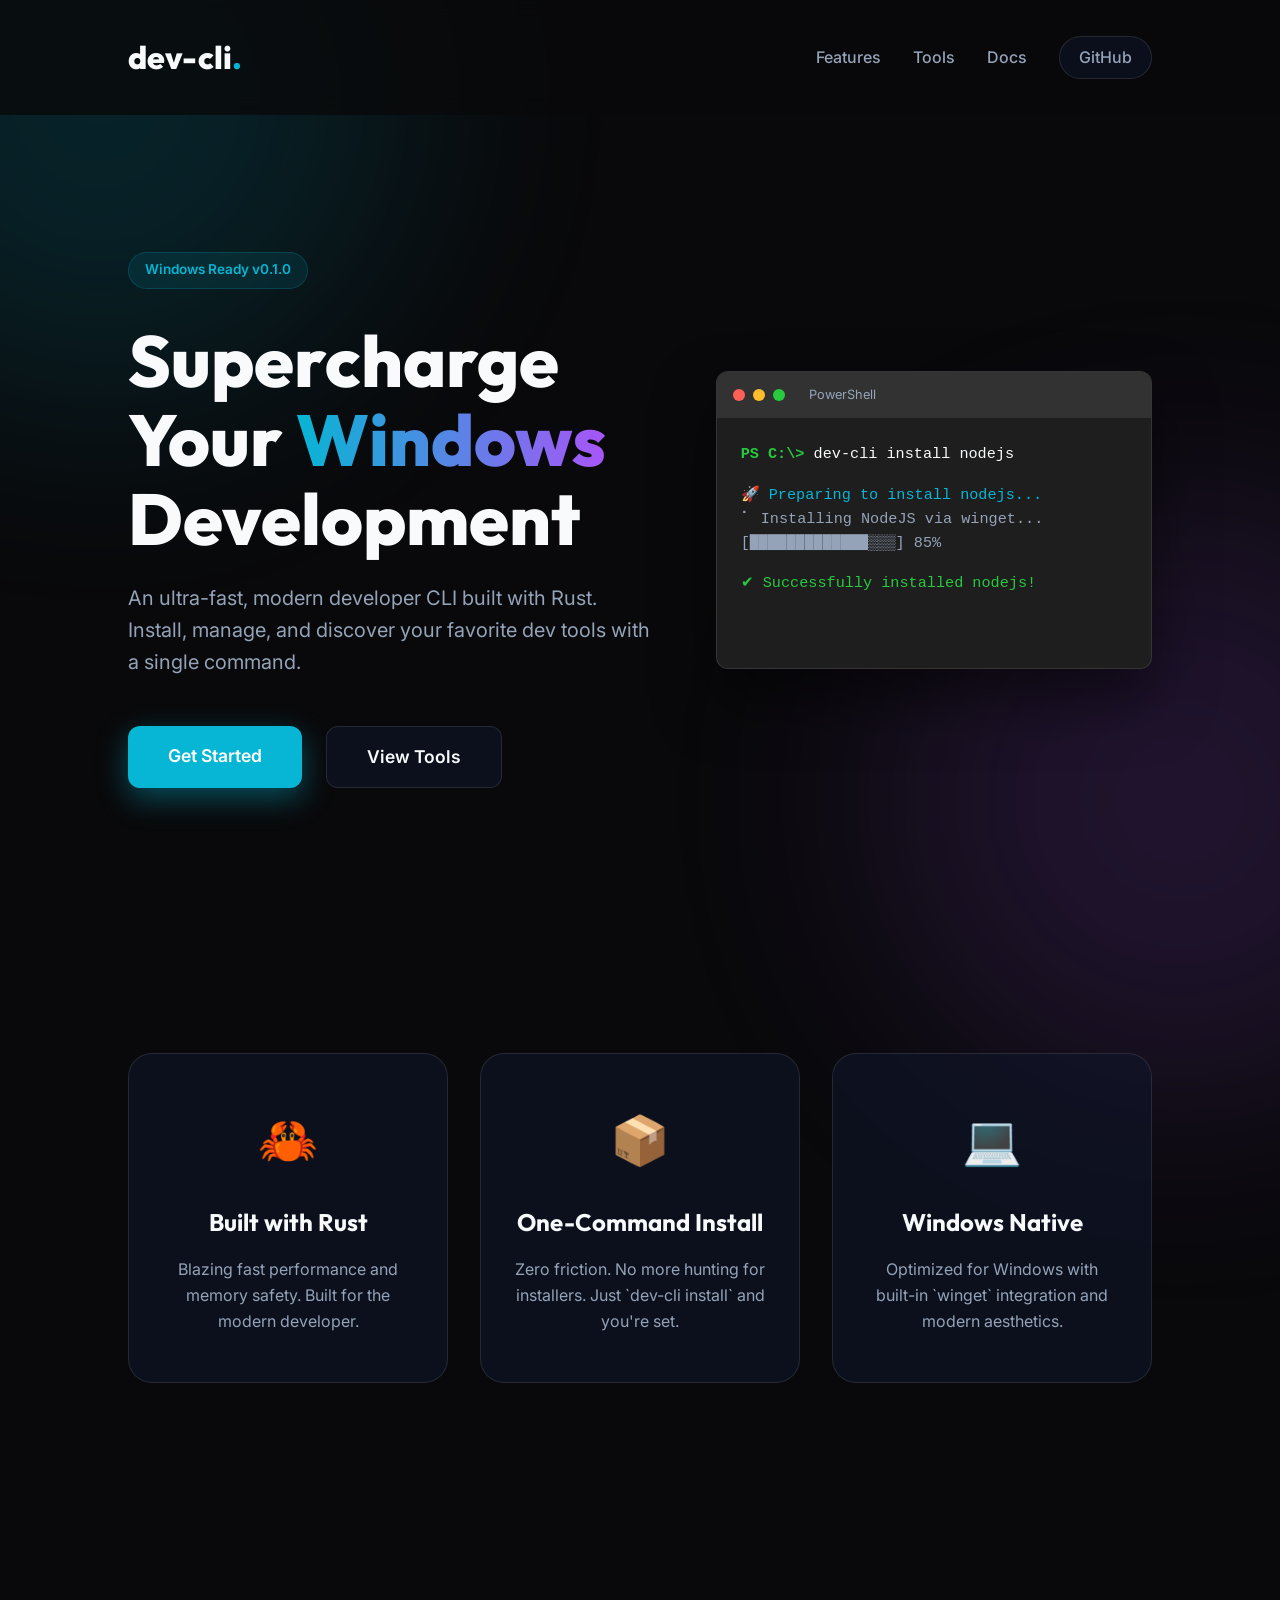
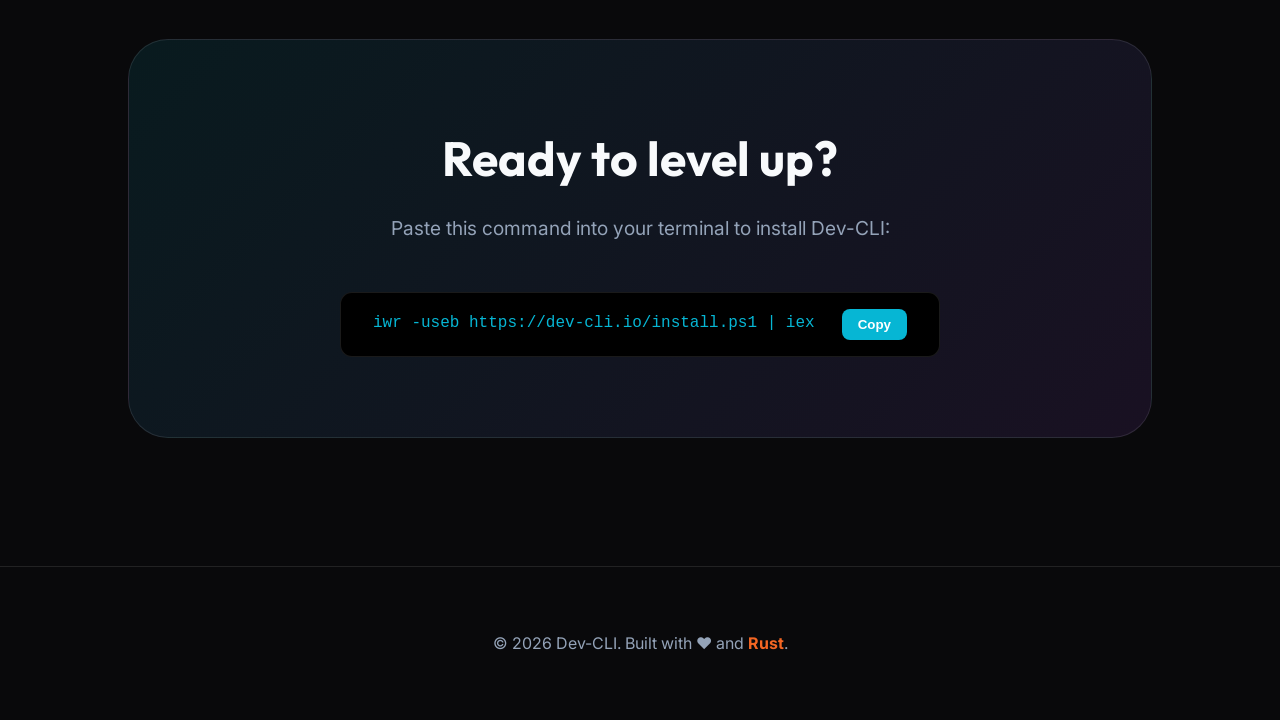
==== website/index.html @ 36b483c2 "feat: introduce initial dev-cli Rust project and its documentation website." ====
<!DOCTYPE html>
<html lang="en">
<head>
    <meta charset="UTF-8">
    <meta name="viewport" content="width=device-width, initial-scale=1.0">
    <title>Dev-CLI | The Modern Windows Tool Manager</title>
    <link rel="stylesheet" href="style.css">
    <link rel="preconnect" href="https://fonts.googleapis.com">
    <link rel="preconnect" href="https://fonts.gstatic.com" crossorigin>
    <link href="https://fonts.googleapis.com/css2?family=Outfit:wght@300;400;600;800&family=Inter:wght@400;500;700&display=swap" rel="stylesheet">
</head>
<body>
    <div class="background-blob blob-1"></div>
    <div class="background-blob blob-2"></div>
    
    <nav>
        <div class="logo">dev-cli<span>.</span></div>
        <div class="nav-links">
            <a href="#features">Features</a>
            <a href="tools.html">Tools</a>
            <a href="docs.html">Docs</a>
            <a href="https://github.com" class="github-btn">GitHub</a>
        </div>
    </nav>

    <main>
        <section class="hero">
            <div class="hero-content">
                <span class="badge">Windows Ready v0.1.0</span>
                <h1>Supercharge Your <span class="gradient-text">Windows</span> Development</h1>
                <p>An ultra-fast, modern developer CLI built with Rust. Install, manage, and discover your favorite dev tools with a single command.</p>
                
                <div class="cta-group">
                    <a href="docs.html#installation" class="btn primary">Get Started</a>
                    <a href="tools.html" class="btn secondary">View Tools</a>
                </div>
            </div>

            <div class="terminal-container">
                <div class="terminal-header">
                    <div class="dot red"></div>
                    <div class="dot yellow"></div>
                    <div class="dot green"></div>
                    <span class="terminal-title">PowerShell</span>
                </div>
                <div class="terminal-body" id="terminal">
                    <div class="line"><span class="prompt">PS C:\></span> <span class="command">dev-cli install nodejs</span></div>
                    <div class="line status">🚀 Preparing to install nodejs...</div>
                    <div class="line progress">⠁ Installing NodeJS via winget... [█████████████▒▒▒] 85%</div>
                    <div class="line success">✔ Successfully installed nodejs!</div>
                    <div class="line"><span class="prompt">PS C:\></span> <span class="cursor">|</span></div>
                </div>
            </div>
        </section>

        <section id="features" class="features">
            <div class="feature-card">
                <div class="icon">🦀</div>
                <h3>Built with Rust</h3>
                <p>Blazing fast performance and memory safety. Built for the modern developer.</p>
            </div>
            <div class="feature-card">
                <div class="icon">📦</div>
                <h3>One-Command Install</h3>
                <p>Zero friction. No more hunting for installers. Just `dev-cli install` and you're set.</p>
            </div>
            <div class="feature-card">
                <div class="icon">💻</div>
                <h3>Windows Native</h3>
                <p>Optimized for Windows with built-in `winget` integration and modern aesthetics.</p>
            </div>
        </section>

        <section id="install" class="install-section">
            <div class="install-box">
                <h2>Ready to level up?</h2>
                <p>Paste this command into your terminal to install Dev-CLI:</p>
                <div class="copy-box">
                    <code>iwr -useb https://dev-cli.io/install.ps1 | iex</code>
                    <button class="copy-btn">Copy</button>
                </div>
            </div>
        </section>
    </main>

    <footer>
        <p>&copy; 2026 Dev-CLI. Built with ❤️ and <span class="rust-color">Rust</span>.</p>
    </footer>

    <script src="script.js"></script>
</body>
</html>
---- website/style.css ----
:root {
    --bg: #09090b;
    --primary: #06b6d4;
    --primary-glow: rgba(6, 182, 212, 0.4);
    --secondary: #a855f7;
    --text: #f8fafc;
    --text-muted: #94a3b8;
    --border: rgba(255, 255, 255, 0.1);
    --glass: rgba(15, 23, 42, 0.6);
}

* {
    margin: 0;
    padding: 0;
    box-sizing: border-box;
}

body {
    background-color: var(--bg);
    color: var(--text);
    font-family: 'Inter', sans-serif;
    line-height: 1.6;
    overflow-x: hidden;
}

h1, h2, h3, .logo {
    font-family: 'Outfit', sans-serif;
}

/* Background Blobs */
.background-blob {
    position: fixed;
    width: 600px;
    height: 600px;
    border-radius: 50%;
    filter: blur(120px);
    z-index: -1;
    opacity: 0.15;
}

.blob-1 {
    top: -200px;
    left: -200px;
    background: var(--primary);
    animation: floating 20s infinite alternate;
}

.blob-2 {
    bottom: -200px;
    right: -200px;
    background: var(--secondary);
    animation: floating 25s infinite alternate-reverse;
}

@keyframes floating {
    0% { transform: translate(0, 0); }
    100% { transform: translate(100px, 100px); }
}

nav {
    display: flex;
    justify-content: space-between;
    align-items: center;
    padding: 2rem 10%;
    position: sticky;
    top: 0;
    background: rgba(9, 9, 11, 0.8);
    backdrop-filter: blur(10px);
    z-index: 1000;
}

.logo {
    font-size: 2rem;
    font-weight: 800;
    color: var(--text);
}

.logo span {
    color: var(--primary);
}

.nav-links {
    display: flex;
    gap: 2rem;
    align-items: center;
}

.nav-links a {
    color: var(--text-muted);
    text-decoration: none;
    font-weight: 500;
    transition: 0.3s;
}

.nav-links a:hover {
    color: var(--text);
}

.github-btn {
    padding: 0.5rem 1.2rem;
    border: 1px solid var(--border);
    border-radius: 50px;
    background: var(--glass);
}

/* Hero Section */
.hero {
    display: grid;
    grid-template-columns: 1.2fr 1fr;
    gap: 4rem;
    padding: 6rem 10%;
    align-items: center;
    min-height: 90vh;
}

.badge {
    display: inline-block;
    padding: 0.4rem 1rem;
    background: rgba(6, 182, 212, 0.1);
    color: var(--primary);
    border: 1px solid rgba(6, 182, 212, 0.2);
    border-radius: 50px;
    font-size: 0.85rem;
    font-weight: 600;
    margin-bottom: 2rem;
}

h1 {
    font-size: 4.5rem;
    font-weight: 800;
    line-height: 1.1;
    margin-bottom: 1.5rem;
}

.gradient-text {
    background: linear-gradient(to right, var(--primary), var(--secondary));
    -webkit-background-clip: text;
    background-clip: text;
    -webkit-text-fill-color: transparent;
}

.hero p {
    font-size: 1.25rem;
    color: var(--text-muted);
    margin-bottom: 3rem;
    max-width: 600px;
}

.cta-group {
    display: flex;
    gap: 1.5rem;
}

.btn {
    padding: 1rem 2.5rem;
    border-radius: 12px;
    text-decoration: none;
    font-weight: 600;
    font-size: 1.1rem;
    transition: 0.4s;
    text-align: center;
}

.btn.primary {
    background: var(--primary);
    color: white;
    box-shadow: 0 10px 30px var(--primary-glow);
}

.btn.primary:hover {
    transform: translateY(-5px);
    box-shadow: 0 15px 40px var(--primary-glow);
}

.btn.secondary {
    background: var(--glass);
    color: var(--text);
    border: 1px solid var(--border);
}

.btn.secondary:hover {
    background: rgba(255, 255, 255, 0.05);
}

/* Terminal Mockup */
.terminal-container {
    background: #1e1e1e;
    border-radius: 12px;
    overflow: hidden;
    box-shadow: 0 30px 60px rgba(0, 0, 0, 0.5);
    border: 1px solid var(--border);
}

.terminal-header {
    background: #323233;
    padding: 0.8rem 1rem;
    display: flex;
    align-items: center;
}

.dot {
    width: 12px;
    height: 12px;
    border-radius: 50%;
    margin-right: 8px;
}

.dot.red { background: #ff5f56; }
.dot.yellow { background: #ffbd2e; }
.dot.green { background: #27c93f; }

.terminal-title {
    margin-left: 1rem;
    font-size: 0.8rem;
    color: #94a3b8;
}

.terminal-body {
    padding: 1.5rem;
    font-family: 'Consolas', 'Monaco', monospace;
    font-size: 0.95rem;
    color: #d1d5db;
    min-height: 250px;
}

.prompt { color: #27c93f; font-weight: bold; }
.command { color: #f8fafc; }
.status { color: #06b6d4; margin-top: 1rem; }
.progress { color: #94a3b8; }
.success { color: #27c93f; margin-top: 1rem; }

.cursor {
    animation: blink 1s step-end infinite;
}

@keyframes blink {
    50% { opacity: 0; }
}

/* Features */
.features {
    display: grid;
    grid-template-columns: repeat(3, 1fr);
    gap: 2rem;
    padding: 8rem 10%;
}

.feature-card {
    background: var(--glass);
    padding: 3rem 2rem;
    border-radius: 24px;
    border: 1px solid var(--border);
    transition: 0.4s;
    text-align: center;
}

.feature-card:hover {
    transform: translateY(-10px);
    background: rgba(255, 255, 255, 0.03);
    border-color: var(--primary);
}

.feature-card .icon {
    font-size: 3rem;
    margin-bottom: 1.5rem;
}

.feature-card h3 {
    font-size: 1.5rem;
    margin-bottom: 1rem;
}

.feature-card p {
    color: var(--text-muted);
}

/* Install Box */
.install-section {
    padding: 8rem 10%;
    text-align: center;
}

.install-box {
    background: linear-gradient(135deg, rgba(6, 182, 212, 0.1), rgba(168, 85, 247, 0.1));
    padding: 5rem;
    border-radius: 40px;
    border: 1px solid var(--border);
}

.install-box h2 {
    font-size: 3rem;
    margin-bottom: 1rem;
}

.install-box p {
    font-size: 1.2rem;
    color: var(--text-muted);
    margin-bottom: 3rem;
}

.copy-box {
    background: #000;
    padding: 1rem 2rem;
    border-radius: 12px;
    display: flex;
    justify-content: space-between;
    align-items: center;
    max-width: 600px;
    margin: 0 auto;
    border: 1px solid var(--border);
}

.copy-box code {
    color: var(--primary);
    font-family: monospace;
    font-size: 1rem;
}

.copy-btn {
    background: var(--primary);
    color: white;
    border: none;
    padding: 0.5rem 1rem;
    border-radius: 8px;
    cursor: pointer;
    font-weight: bold;
}

footer {
    padding: 4rem 10%;
    text-align: center;
    border-top: 1px solid var(--border);
    color: var(--text-muted);
}

.rust-color { color: #f46623; font-weight: bold; }

@media (max-width: 1024px) {
    .hero {
        grid-template-columns: 1fr;
        padding-top: 2rem;
        text-align: center;
    }
    .hero p, .cta-group { margin-left: auto; margin-right: auto; justify-content: center; }
    h1 { font-size: 3.5rem; }
    .features { grid-template-columns: 1fr; }
}
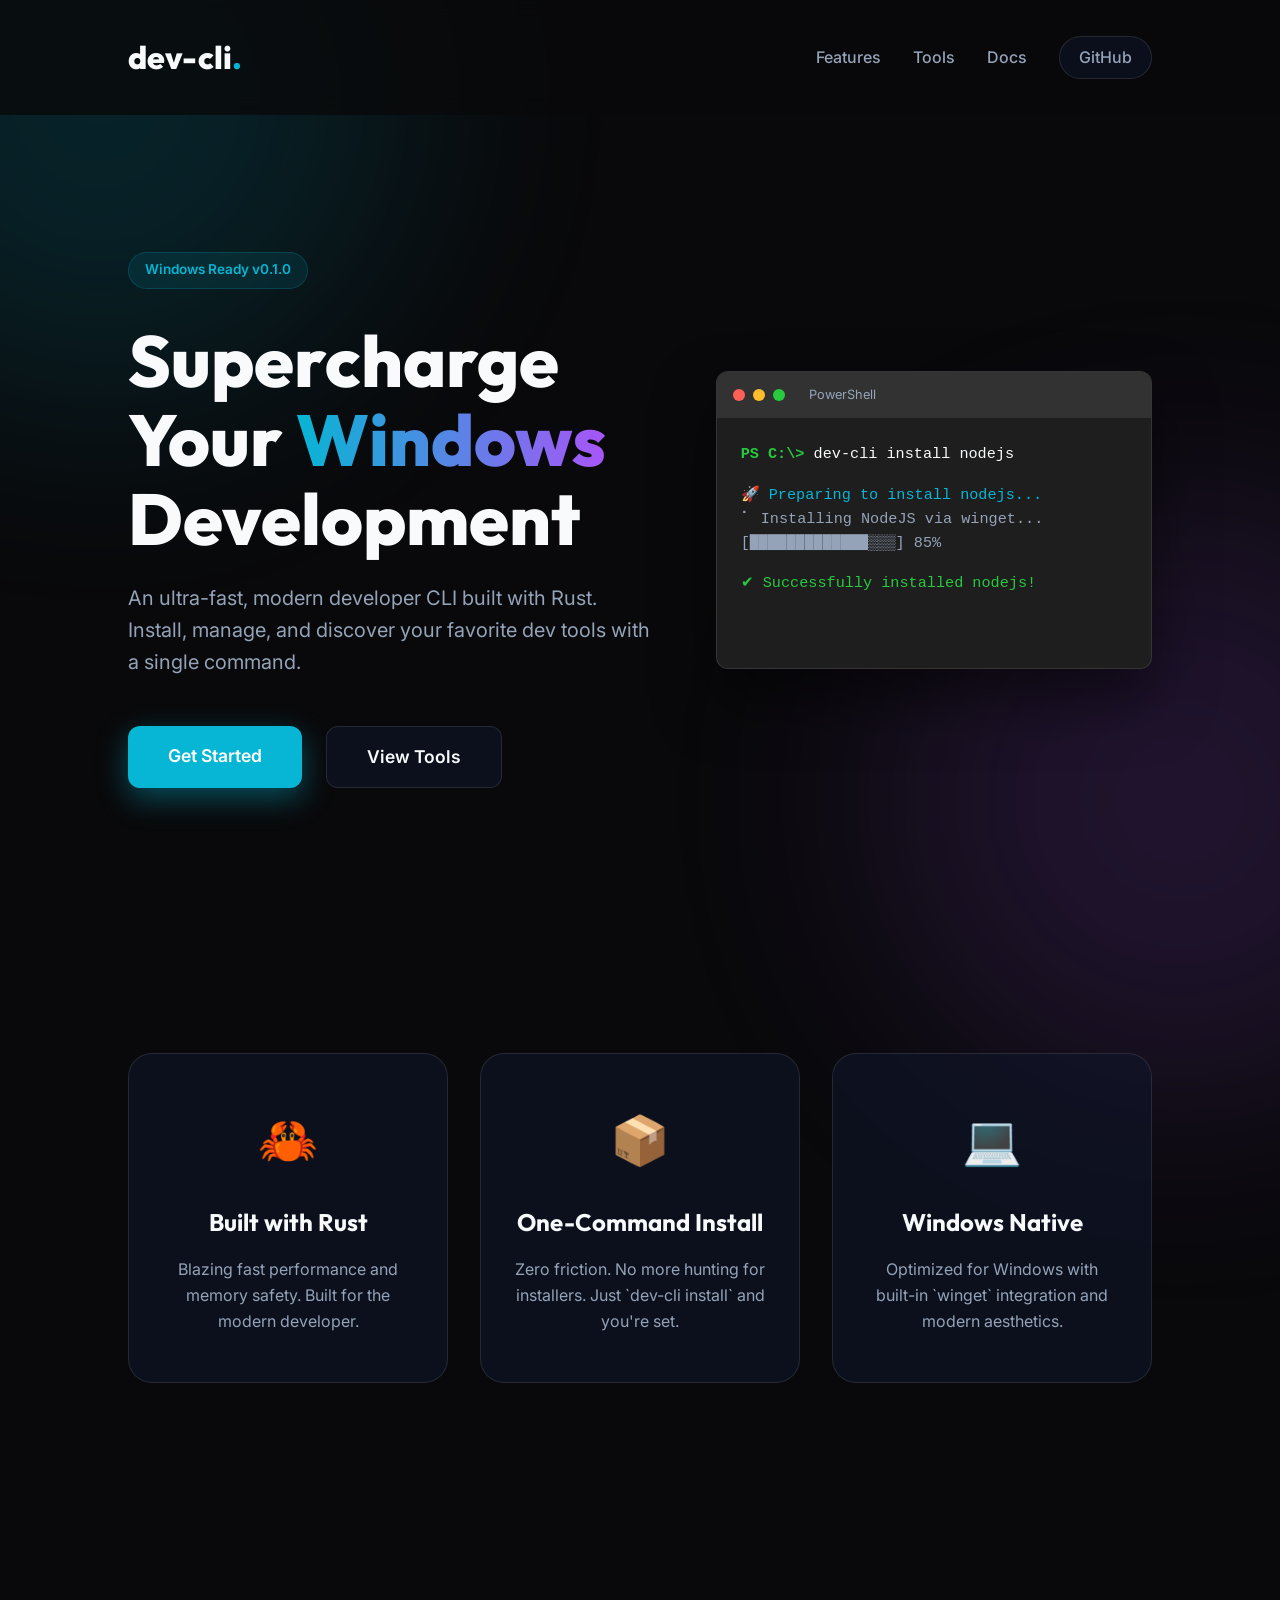
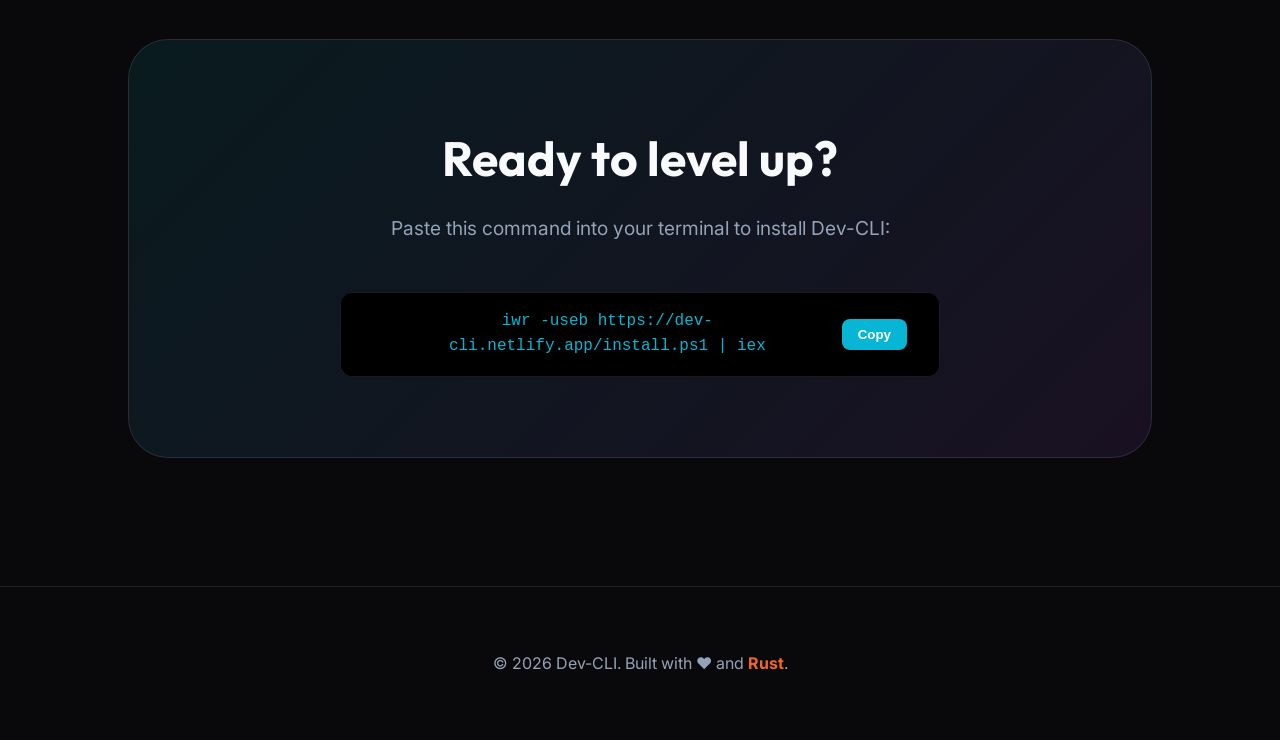
==== commit 411bf1e9: "feat: Add initial website with homepage, documentation, and tools pages." ====
--- a/website/index.html
+++ b/website/index.html
@@ -19,7 +19,7 @@
             <a href="#features">Features</a>
             <a href="tools.html">Tools</a>
             <a href="docs.html">Docs</a>
-            <a href="https://github.com" class="github-btn">GitHub</a>
+            <a href="https://github.com/drjoeycadieux/dev-cli" class="github-btn">GitHub</a>
         </div>
     </nav>
 
@@ -76,7 +76,7 @@
                 <h2>Ready to level up?</h2>
                 <p>Paste this command into your terminal to install Dev-CLI:</p>
                 <div class="copy-box">
-                    <code>iwr -useb https://dev-cli.io/install.ps1 | iex</code>
+                    <code>iwr -useb https://dev-cli.netlify.app/install.ps1 | iex</code>
                     <button class="copy-btn">Copy</button>
                 </div>
             </div>
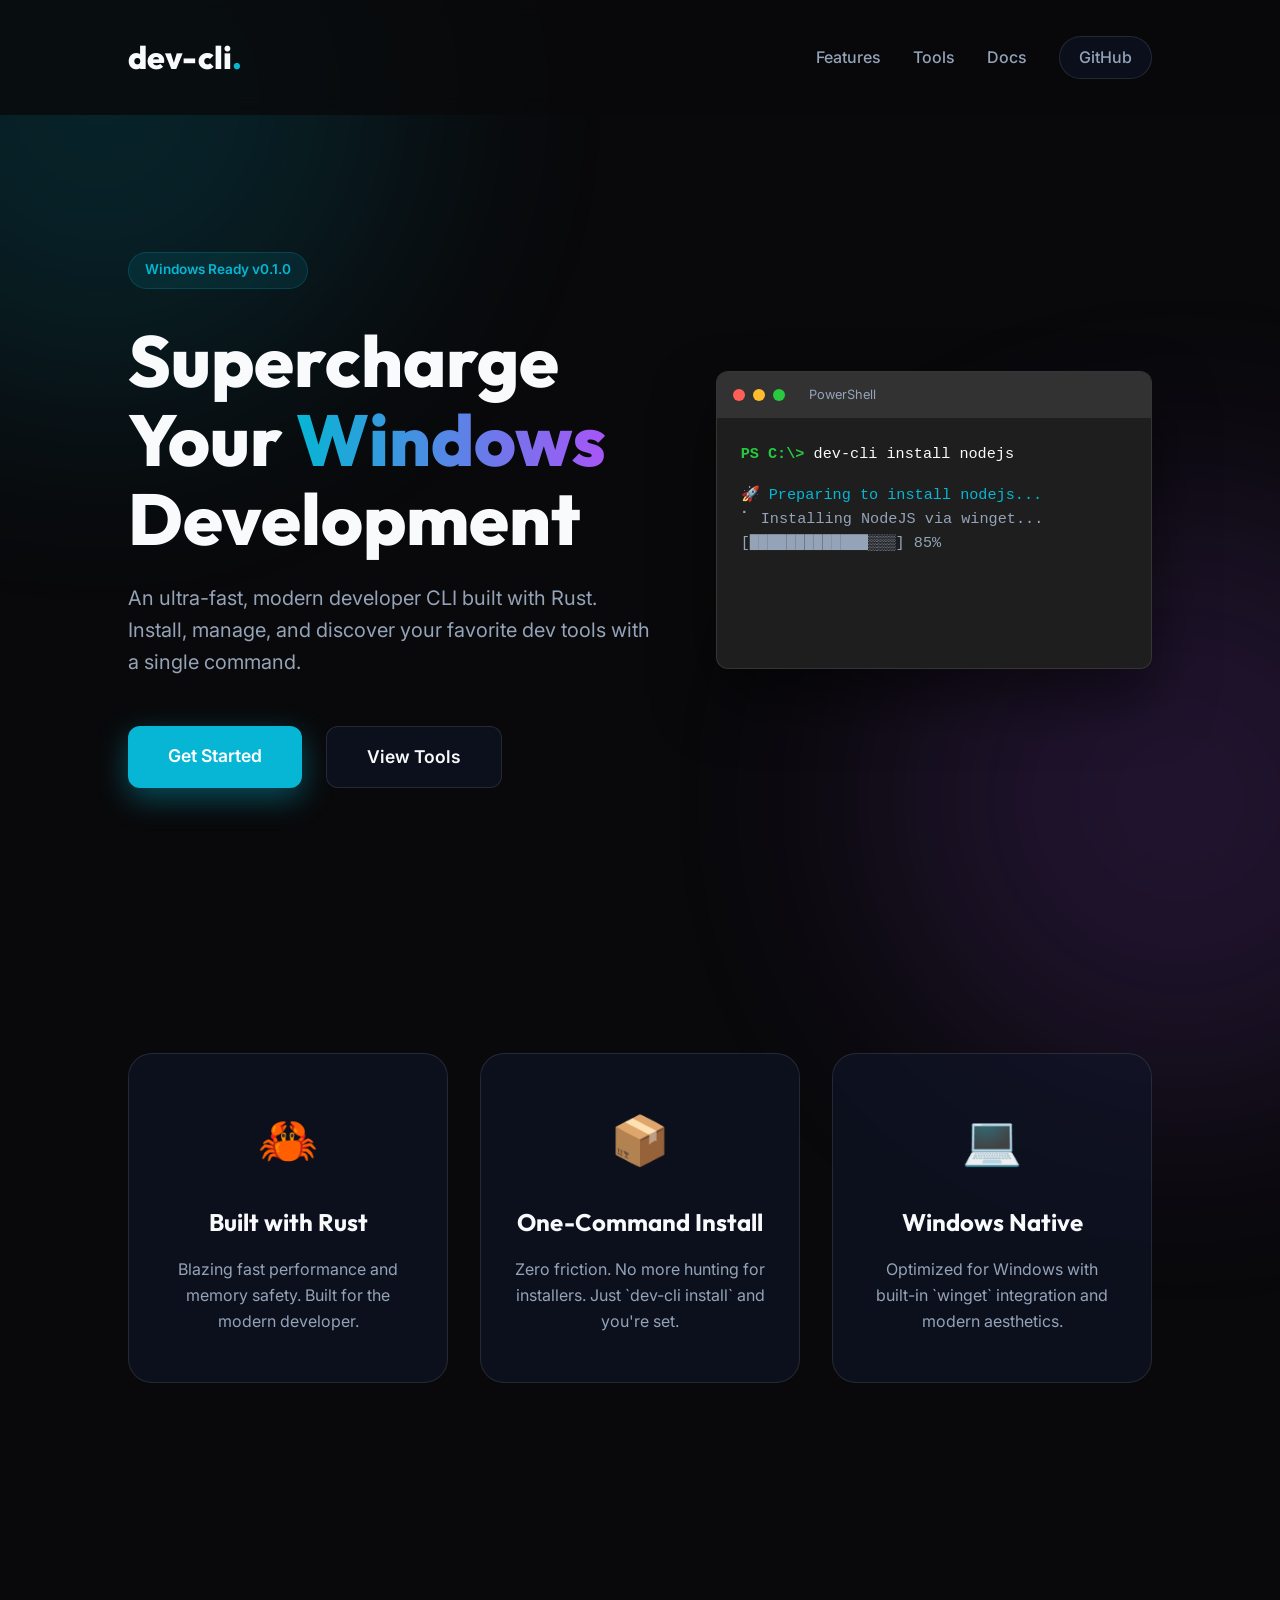
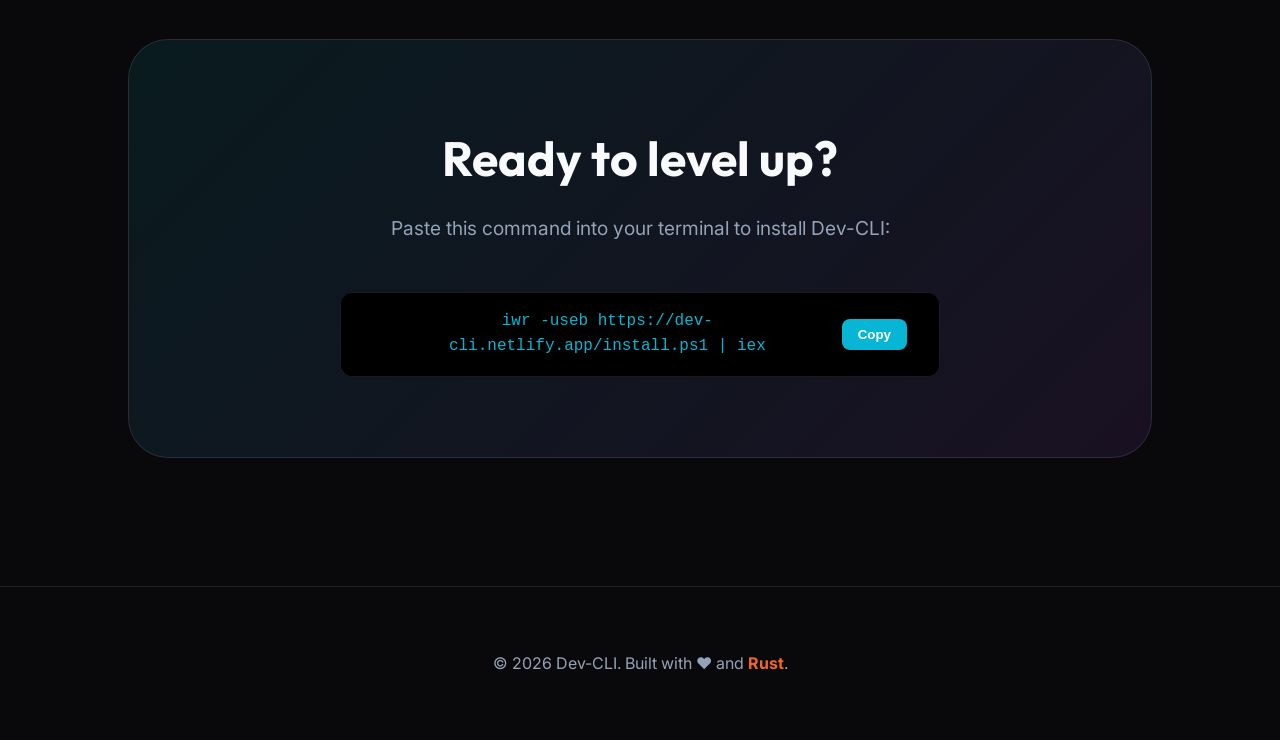
==== commit bc8dbcf7: "feat: Add initial dev-cli website with home, tools, and documentation pages." ====
--- a/website/index.html
+++ b/website/index.html
@@ -21,6 +21,9 @@
             <a href="docs.html">Docs</a>
             <a href="https://github.com/drjoeycadieux/dev-cli" class="github-btn">GitHub</a>
         </div>
+        <button class="mobile-menu-btn" aria-label="Toggle menu">
+            <div class="hamburger"></div>
+        </button>
     </nav>
 
     <main>
--- a/website/style.css
+++ b/website/style.css
@@ -338,10 +338,106 @@
 @media (max-width: 1024px) {
     .hero {
         grid-template-columns: 1fr;
-        padding-top: 2rem;
+        padding: 4rem 5%;
         text-align: center;
+        gap: 2rem;
     }
-    .hero p, .cta-group { margin-left: auto; margin-right: auto; justify-content: center; }
-    h1 { font-size: 3.5rem; }
-    .features { grid-template-columns: 1fr; }
-}
+    .hero-content { order: 1; }
+    .terminal-container {
+        order: 2;
+        width: 100%;
+        max-width: 500px;
+        margin: 0 auto;
+    }
+    h1 { font-size: 3rem; }
+    .features { grid-template-columns: 1fr; padding: 4rem 5%; }
+}
+
+@media (max-width: 768px) {
+    nav { padding: 1rem 5%; }
+    .nav-links { display: none; }
+    .mobile-menu-btn { display: block; }
+    
+    .nav-links.active {
+        display: flex;
+        flex-direction: column;
+        position: absolute;
+        top: 100%;
+        left: 0;
+        right: 0;
+        background: var(--bg);
+        padding: 2rem;
+        border-bottom: 1px solid var(--border);
+        gap: 1.5rem;
+        backdrop-filter: blur(20px);
+    }
+
+    .logo { white-space: nowrap; }
+    h1 { font-size: 2.5rem; }
+    .hero p { font-size: 1.1rem; }
+    .cta-group { flex-direction: column; }
+    .btn { width: 100%; }
+    
+    .docs-container {
+        grid-template-columns: 1fr;
+        padding: 2rem 5%;
+        gap: 2rem;
+    }
+    .docs-sidebar {
+        position: static;
+        width: 100%;
+        overflow-x: auto;
+        padding-bottom: 1rem;
+        border-bottom: 1px solid var(--border);
+        margin-bottom: 2rem;
+    }
+    .docs-sidebar ul { display: flex; gap: 1.5rem; white-space: nowrap; }
+    .docs-sidebar li { margin-bottom: 0; }
+
+    .install-box { padding: 3rem 1.5rem; }
+    .copy-box { flex-direction: column; gap: 1rem; }
+    .copy-box code { font-size: 0.8rem; word-break: break-all; }
+}
+
+/* Hamburger Icon Styles */
+.mobile-menu-btn {
+    display: none;
+    background: none;
+    border: none;
+    padding: 10px;
+    cursor: pointer;
+    z-index: 1001;
+    width: 44px; /* Minimum touch target */
+    height: 44px;
+    align-items: center;
+    justify-content: center;
+}
+
+.hamburger {
+    width: 24px;
+    height: 2px;
+    background: var(--text);
+    position: relative;
+    transition: 0.3s;
+}
+
+.hamburger::before, .hamburger::after {
+    content: '';
+    position: absolute;
+    width: 24px;
+    height: 2px;
+    background: var(--text);
+    left: 0;
+    transition: 0.3s;
+}
+
+.hamburger::before { top: -8px; }
+.hamburger::after { bottom: -8px; }
+
+.mobile-menu-btn.active .hamburger { background: transparent; }
+.mobile-menu-btn.active .hamburger::before { transform: rotate(45deg); top: 0; }
+.mobile-menu-btn.active .hamburger::after { transform: rotate(-45deg); bottom: 0; }
+
+@media (max-width: 768px) {
+    .mobile-menu-btn { display: flex; }
+}
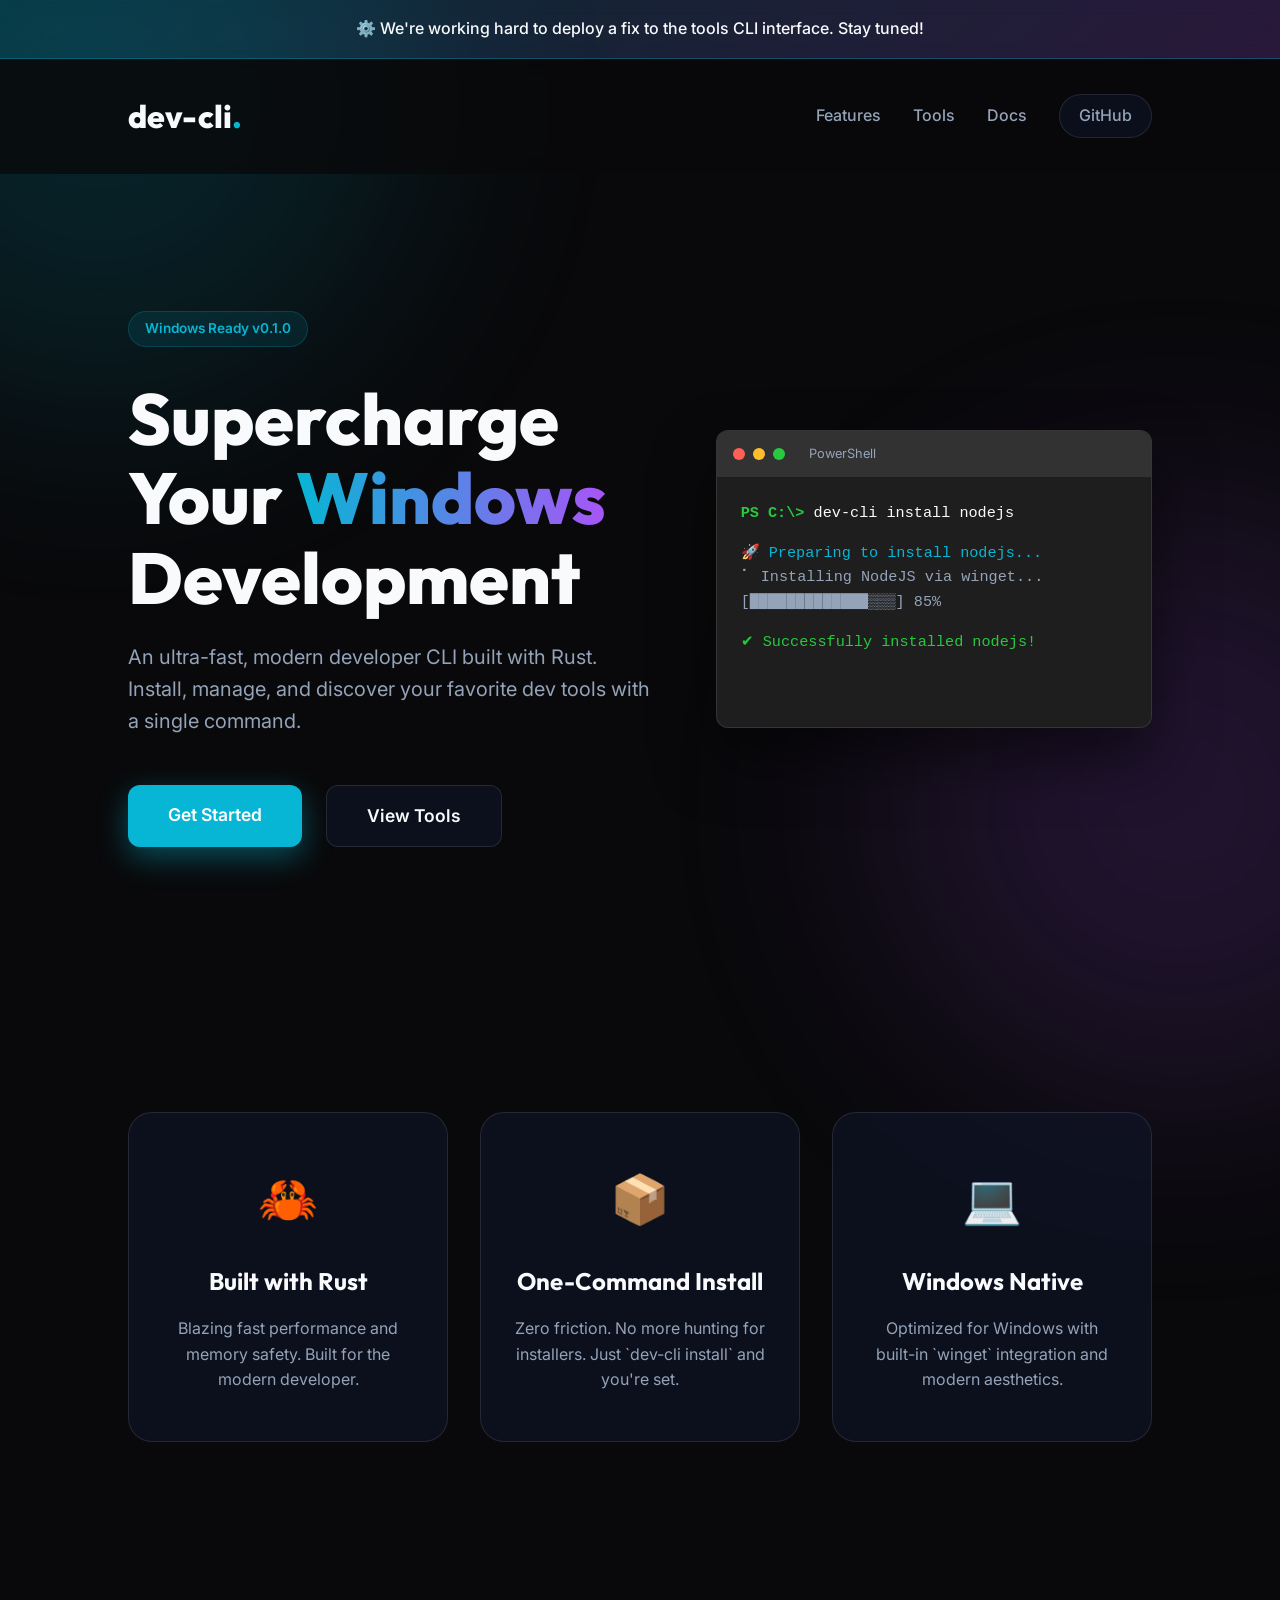
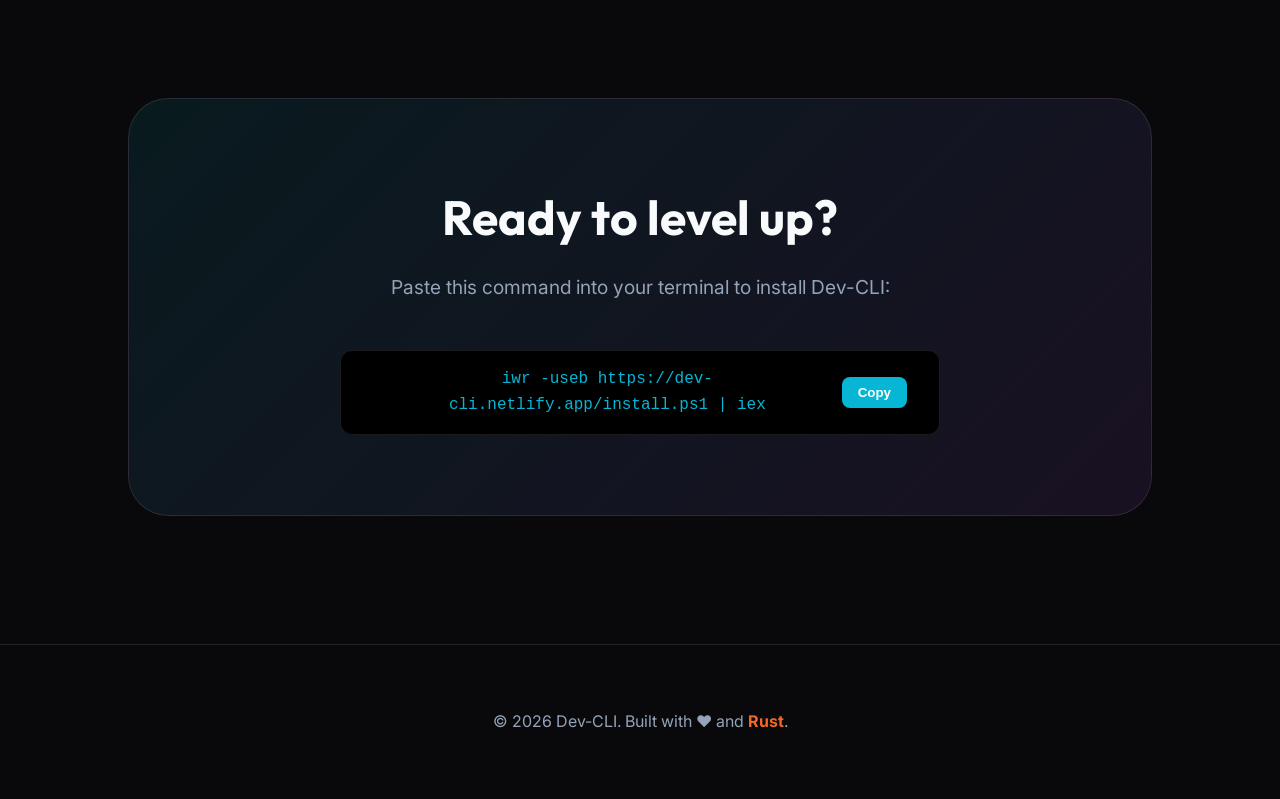
==== commit 7fa742ab: "feat: Add announcement banner to website for tool CLI interface updates" ====
--- a/website/index.html
+++ b/website/index.html
@@ -12,6 +12,10 @@
 <body>
     <div class="background-blob blob-1"></div>
     <div class="background-blob blob-2"></div>
+    
+    <div class="announcement-banner">
+        <p>⚙️ We're working hard to deploy a fix to the tools CLI interface. Stay tuned!</p>
+    </div>
     
     <nav>
         <div class="logo">dev-cli<span>.</span></div>
--- a/website/style.css
+++ b/website/style.css
@@ -55,6 +55,25 @@
 @keyframes floating {
     0% { transform: translate(0, 0); }
     100% { transform: translate(100px, 100px); }
+}
+
+/* Announcement Banner */
+.announcement-banner {
+    background: linear-gradient(135deg, rgba(6, 182, 212, 0.2), rgba(168, 85, 247, 0.2));
+    border-bottom: 1px solid rgba(6, 182, 212, 0.3);
+    padding: 1rem;
+    text-align: center;
+    position: sticky;
+    top: 0;
+    z-index: 1001;
+    backdrop-filter: blur(10px);
+}
+
+.announcement-banner p {
+    margin: 0;
+    color: var(--text);
+    font-weight: 500;
+    font-size: 1rem;
 }
 
 nav {
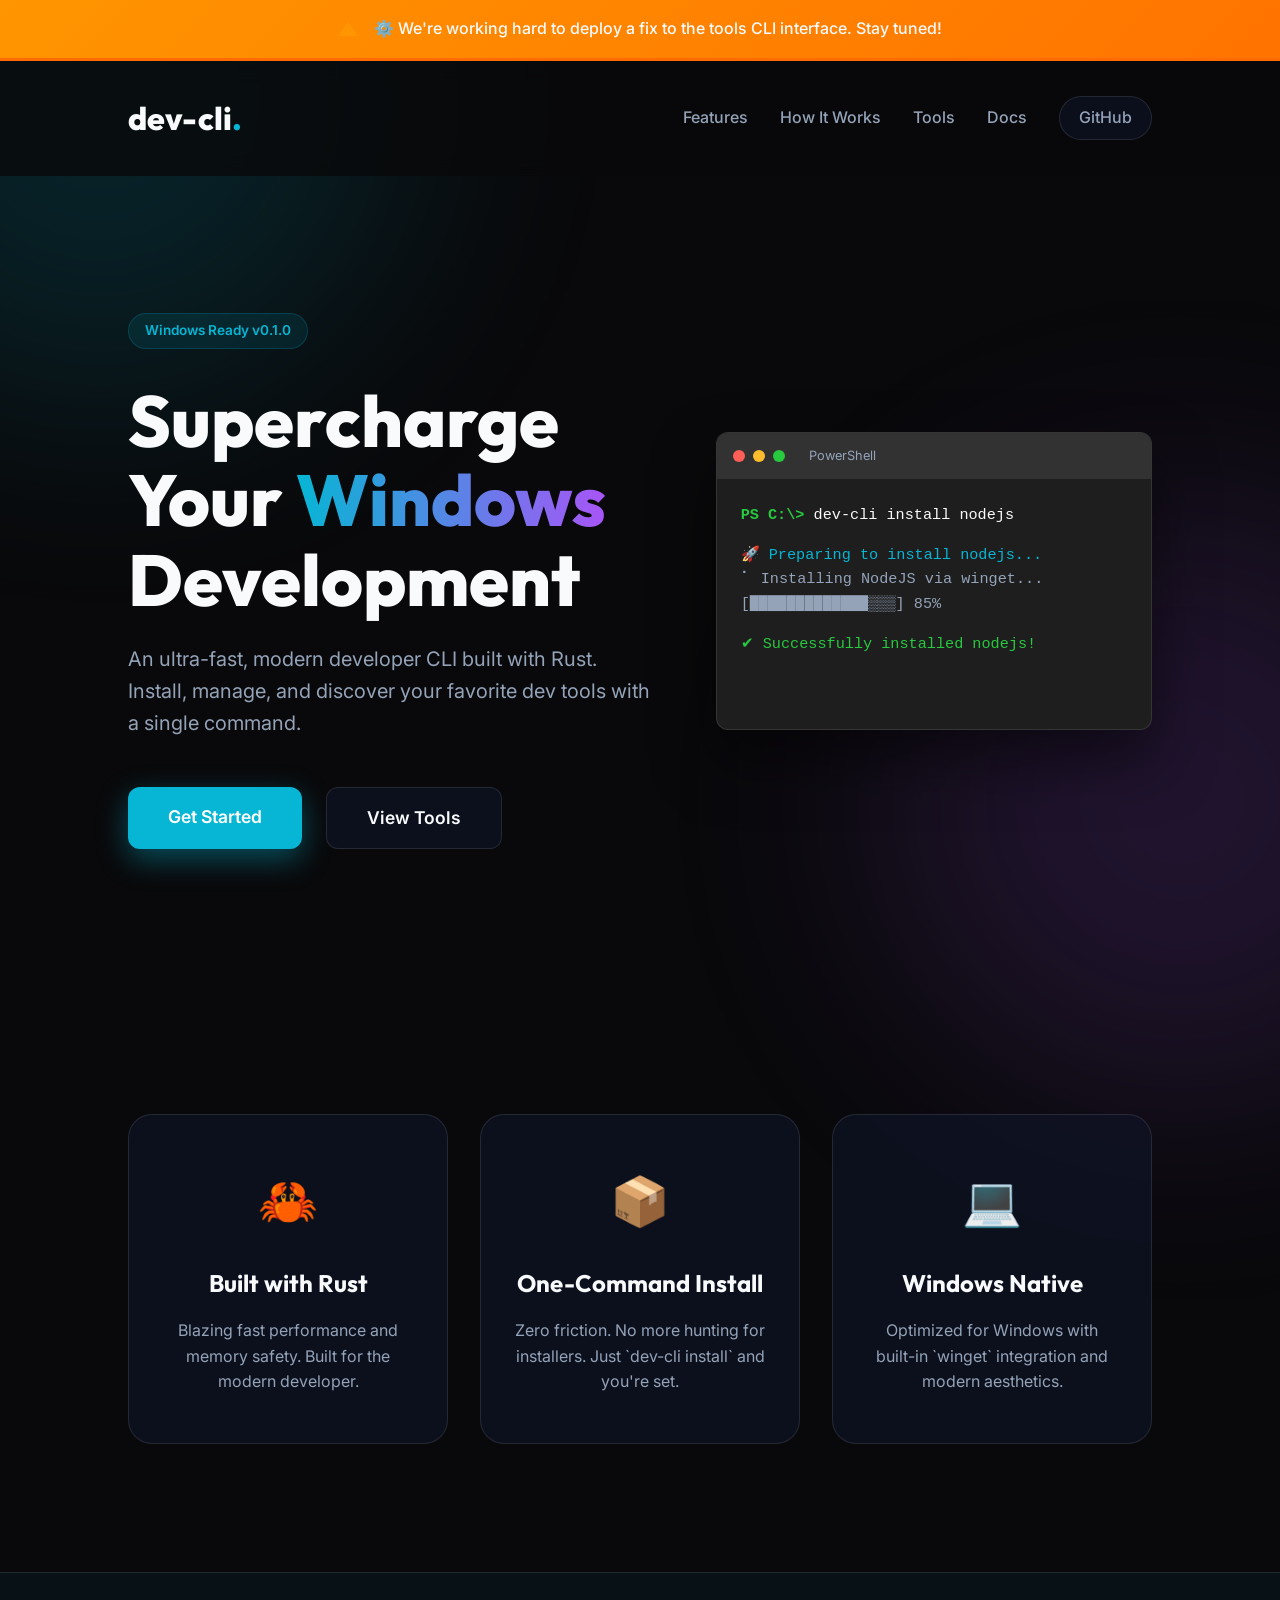
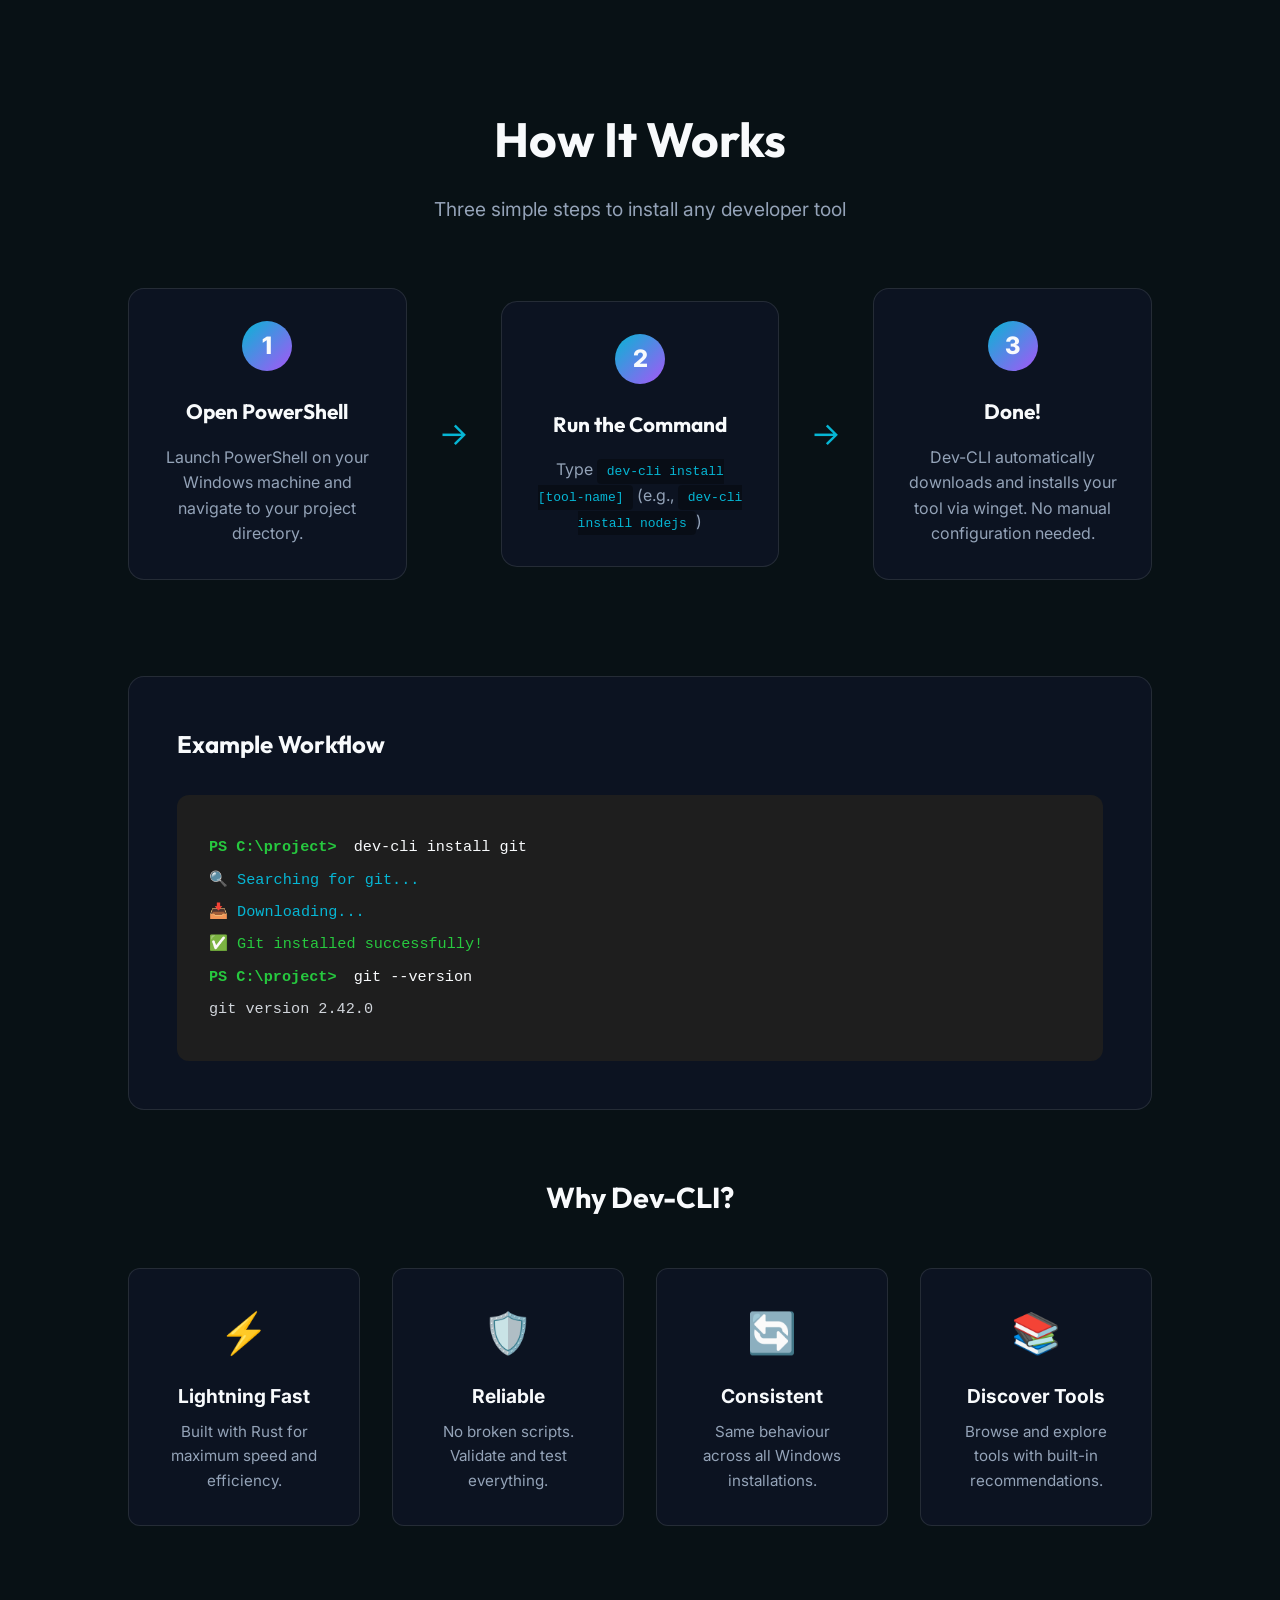
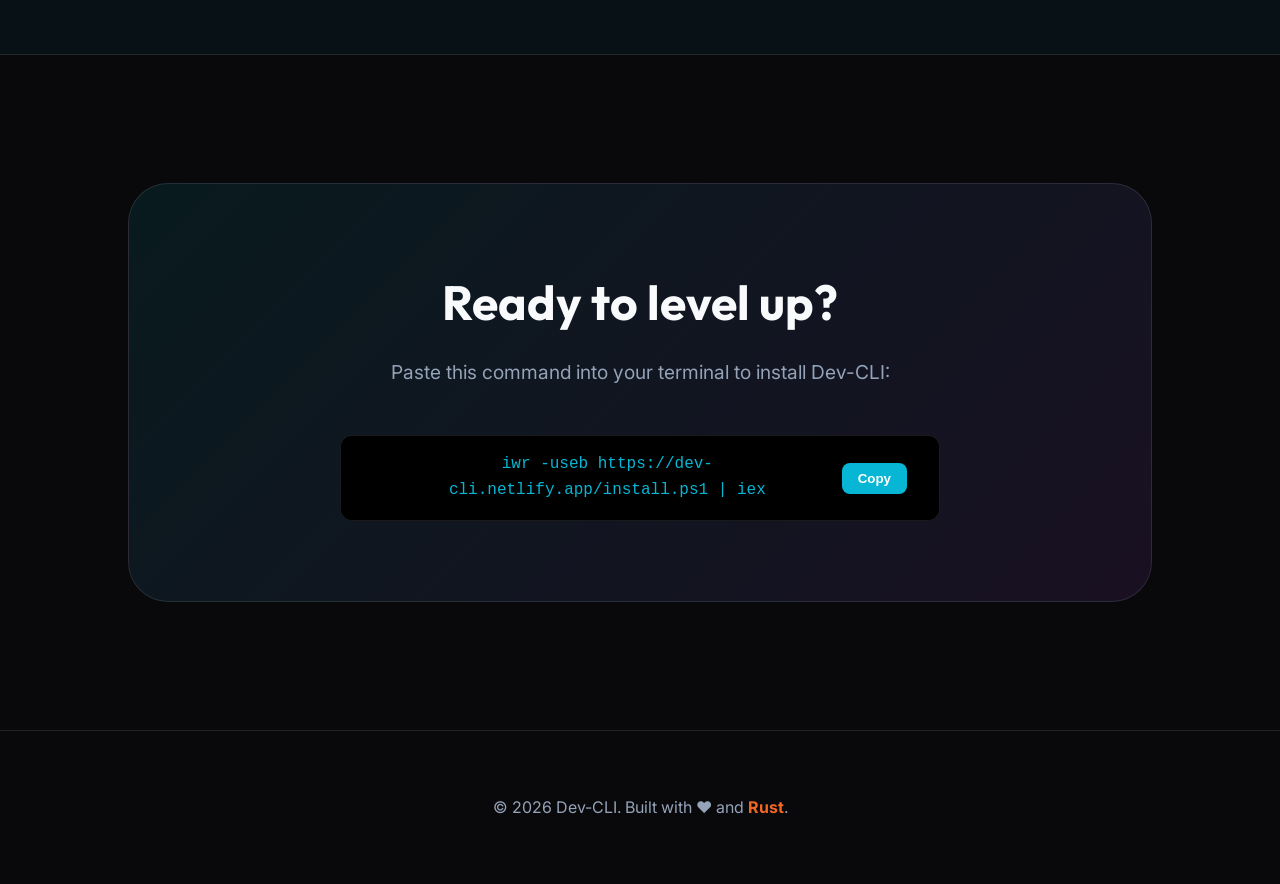
==== commit e7547e44: "feat: Add "How It Works" section with installation steps and workflow examples to the website" ====
--- a/website/index.html
+++ b/website/index.html
@@ -21,6 +21,7 @@
         <div class="logo">dev-cli<span>.</span></div>
         <div class="nav-links">
             <a href="#features">Features</a>
+            <a href="#how-it-works">How It Works</a>
             <a href="tools.html">Tools</a>
             <a href="docs.html">Docs</a>
             <a href="https://github.com/drjoeycadieux/dev-cli" class="github-btn">GitHub</a>
@@ -78,6 +79,79 @@
             </div>
         </section>
 
+        <section id="how-it-works" class="how-it-works">
+            <h2>How It Works</h2>
+            <p class="section-subtitle">Three simple steps to install any developer tool</p>
+            
+            <div class="steps-container">
+                <div class="step">
+                    <div class="step-number">1</div>
+                    <h3>Open PowerShell</h3>
+                    <p>Launch PowerShell on your Windows machine and navigate to your project directory.</p>
+                </div>
+                
+                <div class="step-arrow">→</div>
+                
+                <div class="step">
+                    <div class="step-number">2</div>
+                    <h3>Run the Command</h3>
+                    <p>Type <code>dev-cli install [tool-name]</code> (e.g., <code>dev-cli install nodejs</code>)</p>
+                </div>
+                
+                <div class="step-arrow">→</div>
+                
+                <div class="step">
+                    <div class="step-number">3</div>
+                    <h3>Done!</h3>
+                    <p>Dev-CLI automatically downloads and installs your tool via winget. No manual configuration needed.</p>
+                </div>
+            </div>
+
+            <div class="workflow-example">
+                <h3>Example Workflow</h3>
+                <div class="code-block">
+                    <div class="code-line">
+                        <span class="prompt">PS C:\project></span>
+                        <span class="command">dev-cli install git</span>
+                    </div>
+                    <div class="code-line status">🔍 Searching for git...</div>
+                    <div class="code-line status">📥 Downloading...</div>
+                    <div class="code-line success">✅ Git installed successfully!</div>
+                    <div class="code-line">
+                        <span class="prompt">PS C:\project></span>
+                        <span class="command">git --version</span>
+                    </div>
+                    <div class="code-line">git version 2.42.0</div>
+                </div>
+            </div>
+
+            <div class="features-workflow">
+                <h3>Why Dev-CLI?</h3>
+                <div class="workflow-features">
+                    <div class="workflow-feature">
+                        <span class="workflow-icon">⚡</span>
+                        <h4>Lightning Fast</h4>
+                        <p>Built with Rust for maximum speed and efficiency.</p>
+                    </div>
+                    <div class="workflow-feature">
+                        <span class="workflow-icon">🛡️</span>
+                        <h4>Reliable</h4>
+                        <p>No broken scripts. Validate and test everything.</p>
+                    </div>
+                    <div class="workflow-feature">
+                        <span class="workflow-icon">🔄</span>
+                        <h4>Consistent</h4>
+                        <p>Same behaviour across all Windows installations.</p>
+                    </div>
+                    <div class="workflow-feature">
+                        <span class="workflow-icon">📚</span>
+                        <h4>Discover Tools</h4>
+                        <p>Browse and explore tools with built-in recommendations.</p>
+                    </div>
+                </div>
+            </div>
+        </section>
+
         <section id="install" class="install-section">
             <div class="install-box">
                 <h2>Ready to level up?</h2>
--- a/website/style.css
+++ b/website/style.css
@@ -59,14 +59,28 @@
 
 /* Announcement Banner */
 .announcement-banner {
-    background: linear-gradient(135deg, rgba(6, 182, 212, 0.2), rgba(168, 85, 247, 0.2));
-    border-bottom: 1px solid rgba(6, 182, 212, 0.3);
+    background: linear-gradient(135deg, #ff9500, #ff7300);
+    border-bottom: 3px solid #ff6b00;
     padding: 1rem;
     text-align: center;
     position: sticky;
     top: 0;
     z-index: 1001;
     backdrop-filter: blur(10px);
+    display: flex;
+    align-items: center;
+    justify-content: center;
+    gap: 1rem;
+}
+
+.announcement-banner::before {
+    content: '';
+    width: 0;
+    height: 0;
+    border-left: 10px solid transparent;
+    border-right: 10px solid transparent;
+    border-bottom: 15px solid #ff9500;
+    flex-shrink: 0;
 }
 
 .announcement-banner p {
@@ -291,6 +305,182 @@
 
 .feature-card p {
     color: var(--text-muted);
+}
+
+/* How It Works Section */
+.how-it-works {
+    padding: 8rem 10%;
+    background: rgba(6, 182, 212, 0.05);
+    border-top: 1px solid var(--border);
+    border-bottom: 1px solid var(--border);
+}
+
+.how-it-works h2 {
+    font-size: 3rem;
+    text-align: center;
+    margin-bottom: 1rem;
+}
+
+.section-subtitle {
+    text-align: center;
+    color: var(--text-muted);
+    font-size: 1.2rem;
+    margin-bottom: 4rem;
+}
+
+.steps-container {
+    display: flex;
+    justify-content: center;
+    align-items: center;
+    gap: 2rem;
+    margin-bottom: 6rem;
+    flex-wrap: wrap;
+}
+
+.step {
+    background: var(--glass);
+    padding: 2rem;
+    border-radius: 16px;
+    border: 1px solid var(--border);
+    text-align: center;
+    flex: 1;
+    min-width: 200px;
+    max-width: 280px;
+    transition: 0.3s;
+}
+
+.step:hover {
+    transform: translateY(-5px);
+    border-color: var(--primary);
+    background: rgba(6, 182, 212, 0.1);
+}
+
+.step-number {
+    display: inline-flex;
+    align-items: center;
+    justify-content: center;
+    width: 50px;
+    height: 50px;
+    background: linear-gradient(135deg, var(--primary), var(--secondary));
+    border-radius: 50%;
+    font-size: 1.5rem;
+    font-weight: 800;
+    margin-bottom: 1.5rem;
+}
+
+.step h3 {
+    font-size: 1.3rem;
+    margin-bottom: 1rem;
+}
+
+.step p {
+    color: var(--text-muted);
+    line-height: 1.6;
+}
+
+.step code {
+    background: rgba(0, 0, 0, 0.3);
+    color: var(--primary);
+    padding: 0.3rem 0.6rem;
+    border-radius: 4px;
+    font-family: monospace;
+}
+
+.step-arrow {
+    font-size: 2rem;
+    color: var(--primary);
+    flex-shrink: 0;
+}
+
+.workflow-example {
+    background: var(--glass);
+    padding: 3rem;
+    border-radius: 16px;
+    border: 1px solid var(--border);
+    margin-bottom: 4rem;
+}
+
+.workflow-example h3 {
+    font-size: 1.5rem;
+    margin-bottom: 2rem;
+}
+
+.code-block {
+    background: #1e1e1e;
+    padding: 2rem;
+    border-radius: 12px;
+    font-family: 'Consolas', 'Monaco', monospace;
+    font-size: 0.95rem;
+    overflow-x: auto;
+}
+
+.code-line {
+    margin: 0.5rem 0;
+    color: #d1d5db;
+}
+
+.code-line .prompt {
+    color: #27c93f;
+    font-weight: bold;
+}
+
+.code-line .command {
+    color: #f8fafc;
+    margin-left: 0.5rem;
+}
+
+.code-line.status {
+    color: #06b6d4;
+}
+
+.code-line.success {
+    color: #27c93f;
+}
+
+.features-workflow {
+    margin-top: 4rem;
+}
+
+.features-workflow h3 {
+    font-size: 1.8rem;
+    text-align: center;
+    margin-bottom: 3rem;
+}
+
+.workflow-features {
+    display: grid;
+    grid-template-columns: repeat(auto-fit, minmax(200px, 1fr));
+    gap: 2rem;
+}
+
+.workflow-feature {
+    background: var(--glass);
+    padding: 2rem;
+    border-radius: 12px;
+    border: 1px solid var(--border);
+    text-align: center;
+    transition: 0.3s;
+}
+
+.workflow-feature:hover {
+    transform: translateY(-5px);
+    border-color: var(--primary);
+}
+
+.workflow-icon {
+    font-size: 2.5rem;
+    display: block;
+    margin-bottom: 1rem;
+}
+
+.workflow-feature h4 {
+    font-size: 1.2rem;
+    margin-bottom: 0.5rem;
+}
+
+.workflow-feature p {
+    color: var(--text-muted);
+    font-size: 0.95rem;
 }
 
 /* Install Box */
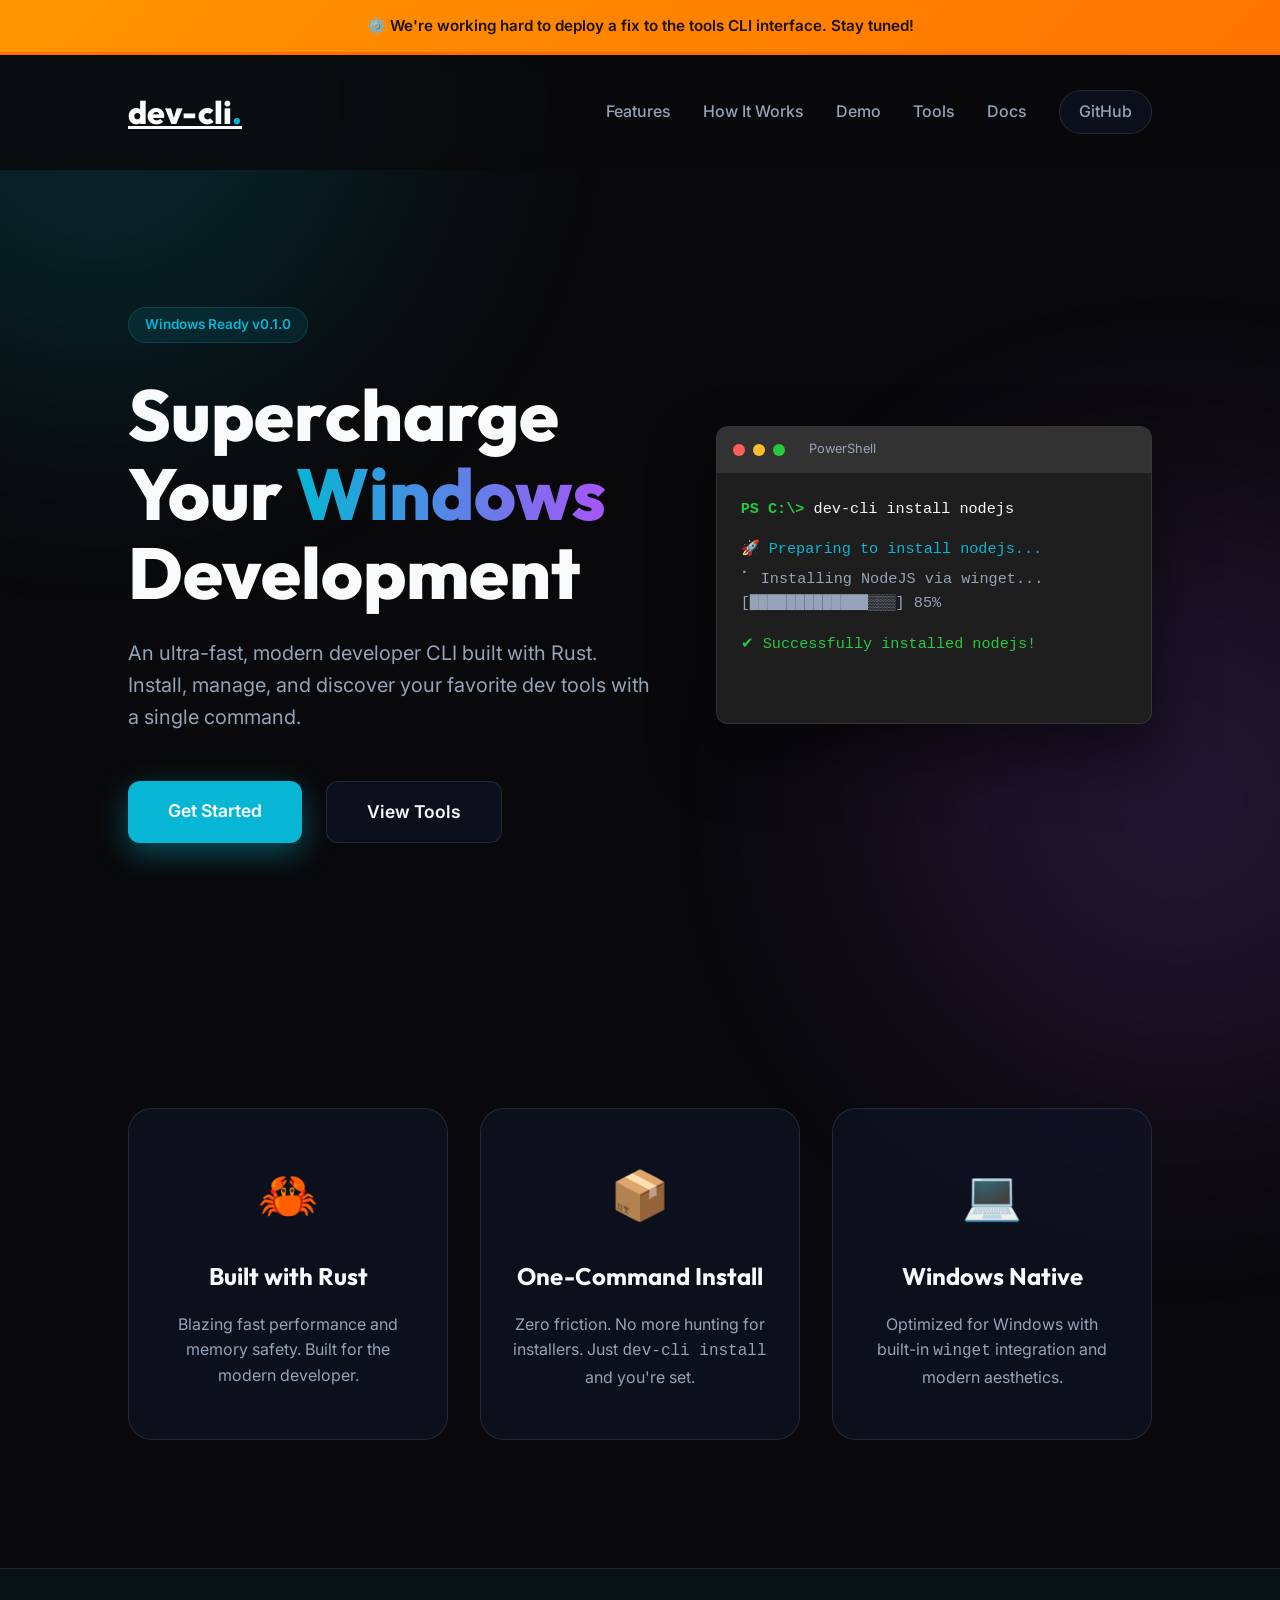
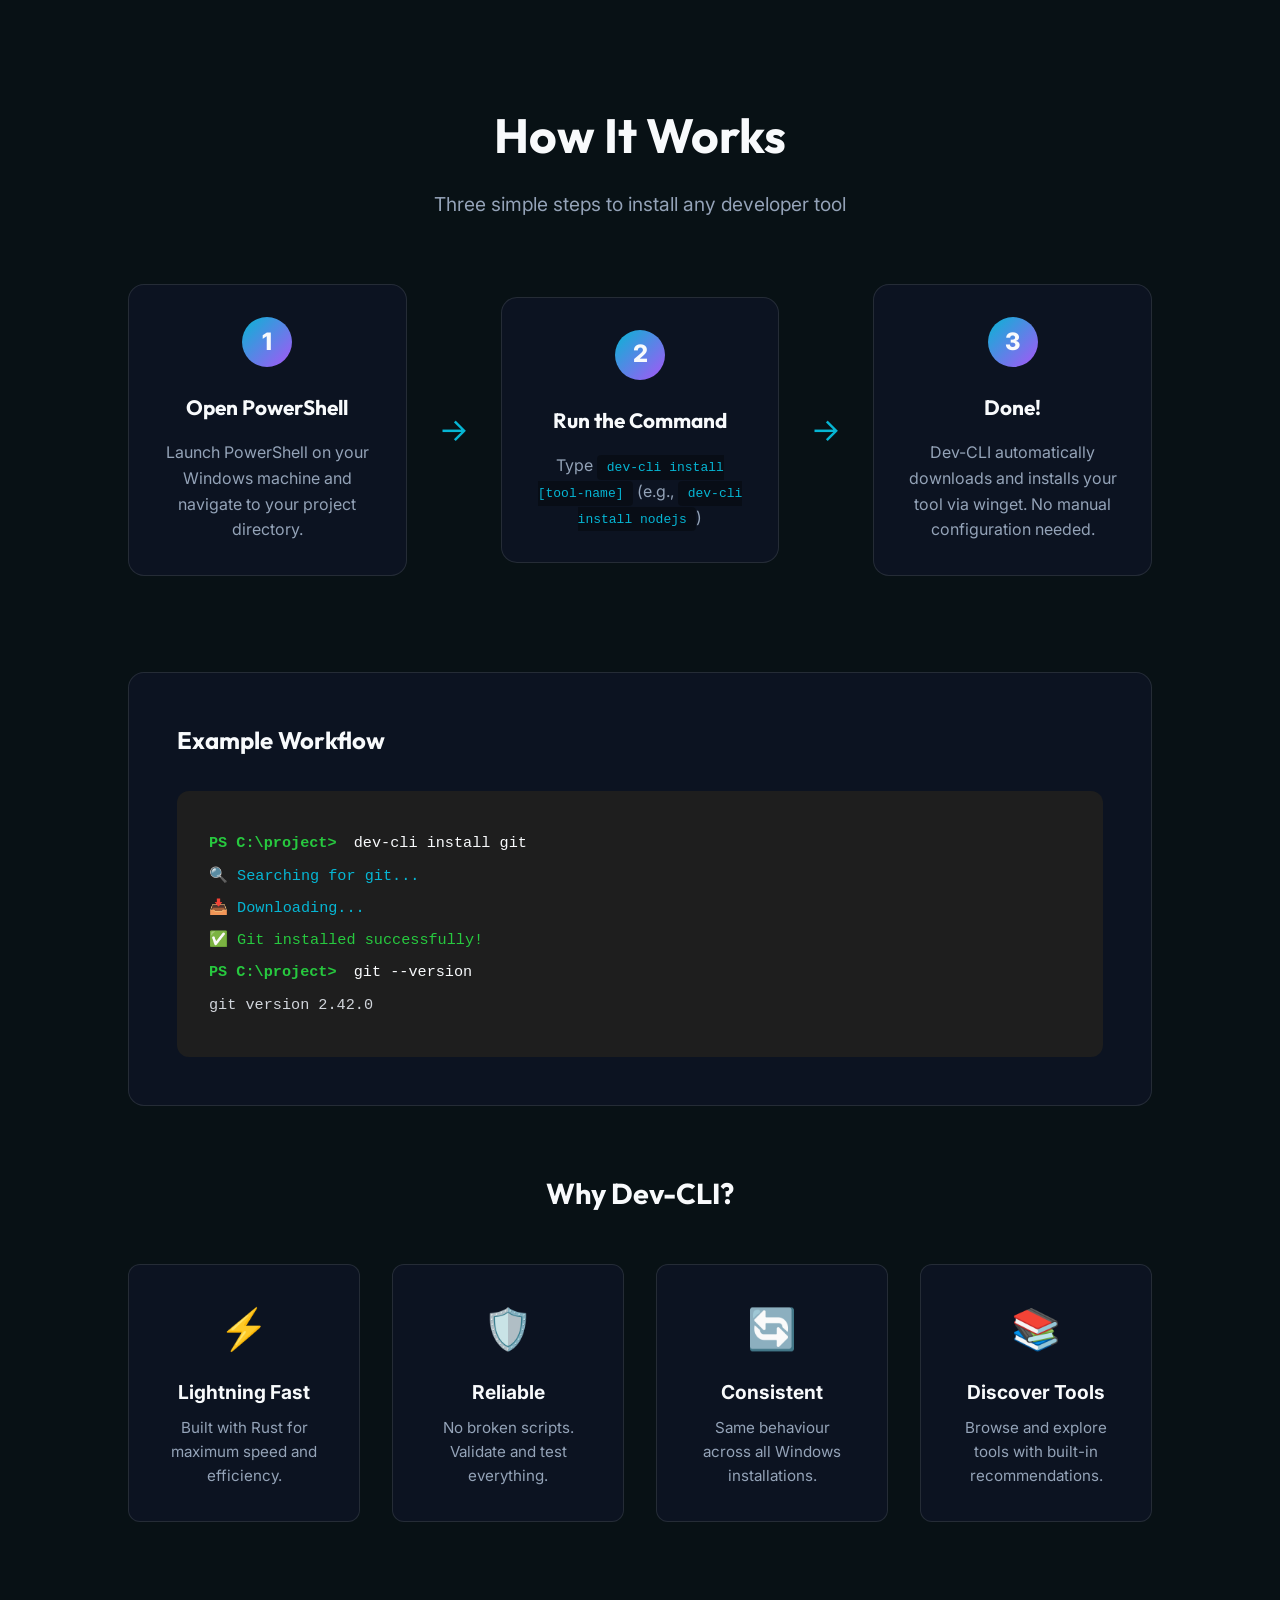
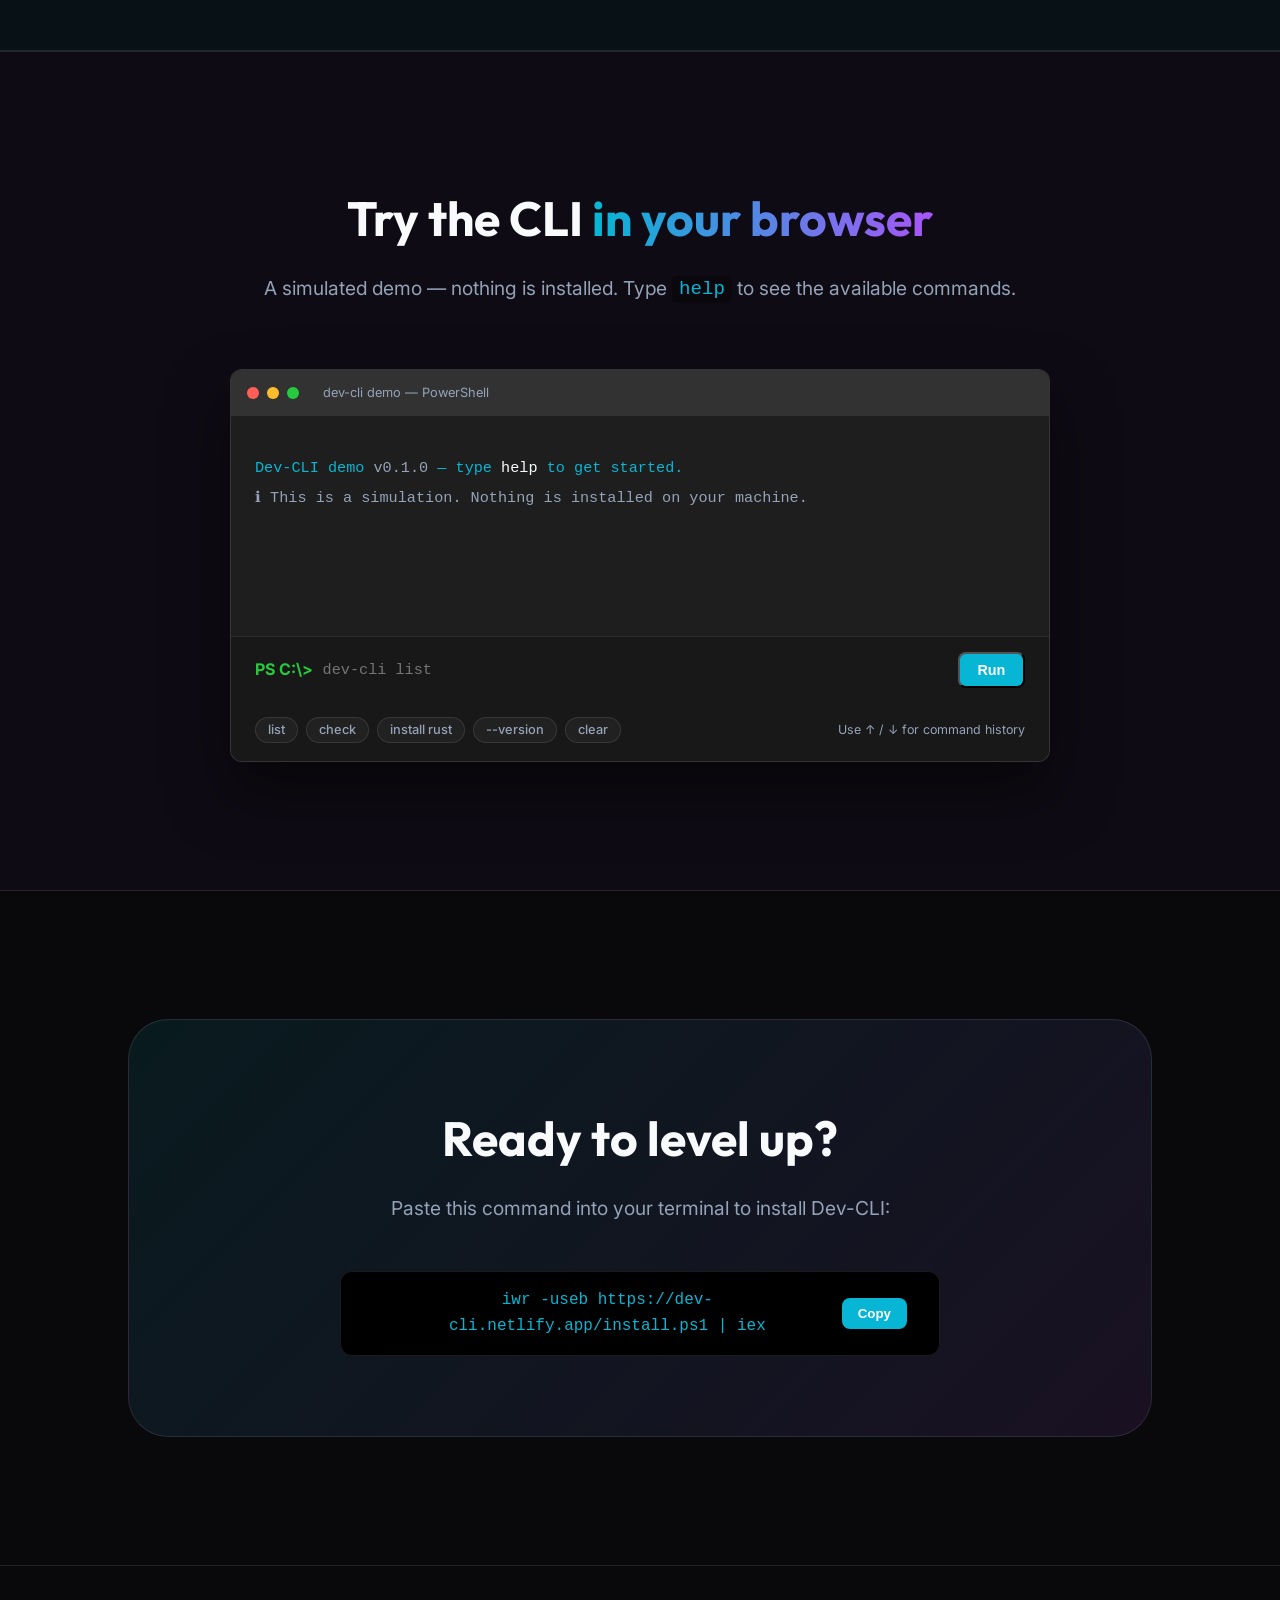
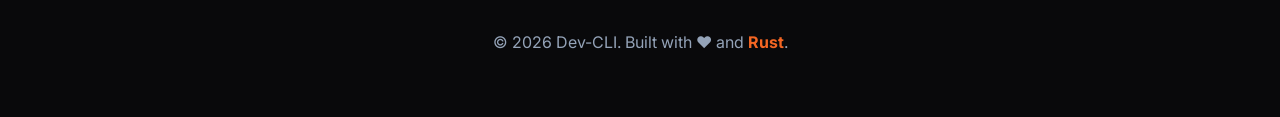
==== commit 8d0eb6fb: "Add sitemap, enhance styles, and implement tools catalog - Created a new sitemap.xml for better SEO." ====
--- a/website/index.html
+++ b/website/index.html
@@ -4,6 +4,14 @@
     <meta charset="UTF-8">
     <meta name="viewport" content="width=device-width, initial-scale=1.0">
     <title>Dev-CLI | The Modern Windows Tool Manager</title>
+    <meta name="description" content="Dev-CLI is an ultra-fast developer command line tool for Windows, built with Rust. Install Node.js, Python, Git, Docker and 20+ tools with one command.">
+    <meta name="theme-color" content="#09090b">
+    <meta property="og:type" content="website">
+    <meta property="og:title" content="Dev-CLI | The Modern Windows Tool Manager">
+    <meta property="og:description" content="Install and manage 22 developer tools on Windows with a single command. Built with Rust, powered by winget.">
+    <meta property="og:url" content="https://dev-cli.netlify.app/">
+    <meta name="twitter:card" content="summary_large_image">
+    <link rel="icon" href="data:image/svg+xml,%3Csvg xmlns='http://www.w3.org/2000/svg' viewBox='0 0 64 64'%3E%3Crect width='64' height='64' rx='14' fill='%2309090b'/%3E%3Ctext x='14' y='45' font-family='monospace' font-size='38' fill='%2306b6d4'%3E%26gt;_%3C/text%3E%3C/svg%3E">
     <link rel="stylesheet" href="style.css">
     <link rel="preconnect" href="https://fonts.googleapis.com">
     <link rel="preconnect" href="https://fonts.gstatic.com" crossorigin>
@@ -12,32 +20,35 @@
 <body>
     <div class="background-blob blob-1"></div>
     <div class="background-blob blob-2"></div>
-    
+
+    <a href="#main" class="skip-link">Skip to content</a>
+
     <div class="announcement-banner">
         <p>⚙️ We're working hard to deploy a fix to the tools CLI interface. Stay tuned!</p>
     </div>
-    
+
     <nav>
-        <div class="logo">dev-cli<span>.</span></div>
-        <div class="nav-links">
+        <a href="index.html" class="logo">dev-cli<span>.</span></a>
+        <div class="nav-links" id="nav-links">
             <a href="#features">Features</a>
             <a href="#how-it-works">How It Works</a>
+            <a href="#demo">Demo</a>
             <a href="tools.html">Tools</a>
             <a href="docs.html">Docs</a>
             <a href="https://github.com/drjoeycadieux/dev-cli" class="github-btn">GitHub</a>
         </div>
-        <button class="mobile-menu-btn" aria-label="Toggle menu">
-            <div class="hamburger"></div>
+        <button type="button" class="mobile-menu-btn" aria-label="Toggle menu" aria-expanded="false" aria-controls="nav-links">
+            <span class="hamburger" aria-hidden="true"></span>
         </button>
     </nav>
 
-    <main>
+    <main id="main">
         <section class="hero">
             <div class="hero-content">
                 <span class="badge">Windows Ready v0.1.0</span>
                 <h1>Supercharge Your <span class="gradient-text">Windows</span> Development</h1>
                 <p>An ultra-fast, modern developer CLI built with Rust. Install, manage, and discover your favorite dev tools with a single command.</p>
-                
+
                 <div class="cta-group">
                     <a href="docs.html#installation" class="btn primary">Get Started</a>
                     <a href="tools.html" class="btn secondary">View Tools</a>
@@ -51,7 +62,7 @@
                     <div class="dot green"></div>
                     <span class="terminal-title">PowerShell</span>
                 </div>
-                <div class="terminal-body" id="terminal">
+                <div class="terminal-body" id="terminal" aria-hidden="true">
                     <div class="line"><span class="prompt">PS C:\></span> <span class="command">dev-cli install nodejs</span></div>
                     <div class="line status">🚀 Preparing to install nodejs...</div>
                     <div class="line progress">⠁ Installing NodeJS via winget... [█████████████▒▒▒] 85%</div>
@@ -70,36 +81,36 @@
             <div class="feature-card">
                 <div class="icon">📦</div>
                 <h3>One-Command Install</h3>
-                <p>Zero friction. No more hunting for installers. Just `dev-cli install` and you're set.</p>
+                <p>Zero friction. No more hunting for installers. Just <code>dev-cli install</code> and you're set.</p>
             </div>
             <div class="feature-card">
                 <div class="icon">💻</div>
                 <h3>Windows Native</h3>
-                <p>Optimized for Windows with built-in `winget` integration and modern aesthetics.</p>
+                <p>Optimized for Windows with built-in <code>winget</code> integration and modern aesthetics.</p>
             </div>
         </section>
 
         <section id="how-it-works" class="how-it-works">
             <h2>How It Works</h2>
             <p class="section-subtitle">Three simple steps to install any developer tool</p>
-            
+
             <div class="steps-container">
                 <div class="step">
                     <div class="step-number">1</div>
                     <h3>Open PowerShell</h3>
                     <p>Launch PowerShell on your Windows machine and navigate to your project directory.</p>
                 </div>
-                
-                <div class="step-arrow">→</div>
-                
+
+                <div class="step-arrow" aria-hidden="true">→</div>
+
                 <div class="step">
                     <div class="step-number">2</div>
                     <h3>Run the Command</h3>
                     <p>Type <code>dev-cli install [tool-name]</code> (e.g., <code>dev-cli install nodejs</code>)</p>
                 </div>
-                
-                <div class="step-arrow">→</div>
-                
+
+                <div class="step-arrow" aria-hidden="true">→</div>
+
                 <div class="step">
                     <div class="step-number">3</div>
                     <h3>Done!</h3>
@@ -152,22 +163,57 @@
             </div>
         </section>
 
+        <section id="demo" class="demo-section">
+            <h2>Try the CLI <span class="gradient-text">in your browser</span></h2>
+            <p class="section-subtitle">
+                A simulated demo — nothing is installed. Type <code>help</code> to see the available commands.
+            </p>
+
+            <div class="terminal-container interactive">
+                <div class="terminal-header">
+                    <div class="dot red"></div>
+                    <div class="dot yellow"></div>
+                    <div class="dot green"></div>
+                    <span class="terminal-title">dev-cli demo — PowerShell</span>
+                </div>
+                <div class="terminal-body" id="demo-terminal" role="log" aria-live="polite" aria-label="Demo terminal output"></div>
+                <form class="terminal-input-row" id="demo-form" autocomplete="off">
+                    <span class="prompt" aria-hidden="true">PS C:\></span>
+                    <label for="demo-input" class="visually-hidden">Demo command</label>
+                    <input id="demo-input" type="text" spellcheck="false" placeholder="dev-cli list"
+                           aria-describedby="demo-hint" autocomplete="off" autocapitalize="off">
+                    <button type="submit" class="btn primary small">Run</button>
+                </form>
+                <div class="demo-footer">
+                    <div class="demo-suggestions" id="demo-suggestions">
+                        <button type="button" class="chip" data-cmd="dev-cli list">list</button>
+                        <button type="button" class="chip" data-cmd="dev-cli check">check</button>
+                        <button type="button" class="chip" data-cmd="dev-cli install rust">install rust</button>
+                        <button type="button" class="chip" data-cmd="dev-cli --version">--version</button>
+                        <button type="button" class="chip" data-cmd="clear">clear</button>
+                    </div>
+                    <span class="demo-hint" id="demo-hint">Use ↑ / ↓ for command history</span>
+                </div>
+            </div>
+        </section>
+
         <section id="install" class="install-section">
             <div class="install-box">
                 <h2>Ready to level up?</h2>
                 <p>Paste this command into your terminal to install Dev-CLI:</p>
                 <div class="copy-box">
                     <code>iwr -useb https://dev-cli.netlify.app/install.ps1 | iex</code>
-                    <button class="copy-btn">Copy</button>
+                    <button class="copy-btn" type="button" data-copy="iwr -useb https://dev-cli.netlify.app/install.ps1 | iex">Copy</button>
                 </div>
             </div>
         </section>
     </main>
 
     <footer>
-        <p>&copy; 2026 Dev-CLI. Built with ❤️ and <span class="rust-color">Rust</span>.</p>
+        <p>&copy; <span class="footer-year">2026</span> Dev-CLI. Built with ❤️ and <span class="rust-color">Rust</span>.</p>
     </footer>
 
-    <script src="script.js"></script>
+    <script src="tools-data.js" defer></script>
+    <script src="script.js" defer></script>
 </body>
 </html>
--- a/website/style.css
+++ b/website/style.css
@@ -15,6 +15,10 @@
     box-sizing: border-box;
 }
 
+html {
+    scroll-padding-top: 110px;
+}
+
 body {
     background-color: var(--bg);
     color: var(--text);
@@ -25,6 +29,50 @@
 
 h1, h2, h3, .logo {
     font-family: 'Outfit', sans-serif;
+}
+
+/* Utilities & accessibility */
+.visually-hidden {
+    position: absolute;
+    width: 1px;
+    height: 1px;
+    padding: 0;
+    margin: -1px;
+    overflow: hidden;
+    clip: rect(0, 0, 0, 0);
+    white-space: nowrap;
+    border: 0;
+}
+
+.skip-link {
+    position: absolute;
+    top: -100px;
+    left: 1rem;
+    z-index: 2000;
+    background: var(--primary);
+    color: #fff;
+    padding: 0.75rem 1.25rem;
+    border-radius: 10px;
+    text-decoration: none;
+    font-weight: 600;
+    transition: top 0.2s ease;
+}
+
+.skip-link:focus {
+    top: 1rem;
+}
+
+:focus-visible {
+    outline: 2px solid var(--primary);
+    outline-offset: 3px;
+}
+
+section[id], header[id], div[id="main"] {
+    scroll-margin-top: 110px;
+}
+
+code {
+    font-family: 'Consolas', 'Monaco', monospace;
 }
 
 /* Background Blobs */
@@ -61,33 +109,21 @@
 .announcement-banner {
     background: linear-gradient(135deg, #ff9500, #ff7300);
     border-bottom: 3px solid #ff6b00;
-    padding: 1rem;
-    text-align: center;
-    position: sticky;
-    top: 0;
+    padding: 0.85rem 1rem;
+    text-align: center;
+    position: relative;
     z-index: 1001;
-    backdrop-filter: blur(10px);
     display: flex;
     align-items: center;
     justify-content: center;
     gap: 1rem;
 }
 
-.announcement-banner::before {
-    content: '';
-    width: 0;
-    height: 0;
-    border-left: 10px solid transparent;
-    border-right: 10px solid transparent;
-    border-bottom: 15px solid #ff9500;
-    flex-shrink: 0;
-}
-
 .announcement-banner p {
     margin: 0;
-    color: var(--text);
-    font-weight: 500;
-    font-size: 1rem;
+    color: #1a1206;
+    font-weight: 600;
+    font-size: 0.95rem;
 }
 
 nav {
@@ -543,6 +579,518 @@
 }
 
 .rust-color { color: #f46623; font-weight: bold; }
+
+/* ------------------------------------------------------------------ */
+/* Page header (Tools)                                                  */
+/* ------------------------------------------------------------------ */
+.page-header {
+    text-align: center;
+    padding: 5rem 10% 1rem;
+}
+
+.page-header h1 {
+    font-size: 3.5rem;
+    margin-bottom: 1rem;
+}
+
+.page-header p {
+    color: var(--text-muted);
+    font-size: 1.2rem;
+}
+
+/* ------------------------------------------------------------------ */
+/* Tools page: toolbar, chips, cards                                    */
+/* ------------------------------------------------------------------ */
+.tools-section {
+    padding: 2rem 10% 6rem;
+    max-width: 1500px;
+    margin: 0 auto;
+}
+
+.tools-toolbar {
+    display: flex;
+    align-items: center;
+    justify-content: space-between;
+    gap: 1.5rem;
+    flex-wrap: wrap;
+    margin-bottom: 1.5rem;
+}
+
+.search-field {
+    position: relative;
+    display: flex;
+    align-items: center;
+    flex: 1;
+    min-width: 260px;
+    max-width: 560px;
+}
+
+.search-field .search-icon {
+    position: absolute;
+    left: 1.1rem;
+    font-size: 1.3rem;
+    color: var(--text-muted);
+    pointer-events: none;
+}
+
+.search-field input {
+    width: 100%;
+    padding: 0.95rem 3.2rem 0.95rem 3rem;
+    border-radius: 12px;
+    border: 1px solid var(--border);
+    background: var(--glass);
+    color: var(--text);
+    font-family: inherit;
+    font-size: 1rem;
+    transition: border-color 0.25s, box-shadow 0.25s;
+}
+
+.search-field input::placeholder {
+    color: var(--text-muted);
+}
+
+.search-field input:focus {
+    outline: none;
+    border-color: var(--primary);
+    box-shadow: 0 0 0 4px rgba(6, 182, 212, 0.12);
+}
+
+.search-kbd {
+    position: absolute;
+    right: 0.9rem;
+    padding: 0.15rem 0.5rem;
+    border: 1px solid var(--border);
+    border-bottom-width: 2px;
+    border-radius: 6px;
+    font-family: inherit;
+    font-size: 0.8rem;
+    color: var(--text-muted);
+    pointer-events: none;
+}
+
+.tool-count {
+    color: var(--text-muted);
+    font-size: 0.95rem;
+}
+
+.category-chips {
+    display: flex;
+    flex-wrap: wrap;
+    gap: 0.6rem;
+    margin-bottom: 2.5rem;
+}
+
+.chip {
+    background: var(--glass);
+    border: 1px solid var(--border);
+    color: var(--text-muted);
+    padding: 0.45rem 1rem;
+    border-radius: 50px;
+    font-family: inherit;
+    font-size: 0.9rem;
+    font-weight: 500;
+    cursor: pointer;
+    transition: color 0.25s, border-color 0.25s, background 0.25s, transform 0.25s;
+}
+
+.chip:hover {
+    color: var(--text);
+    border-color: var(--primary);
+    transform: translateY(-1px);
+}
+
+.chip-active,
+.chip[aria-pressed="true"] {
+    background: rgba(6, 182, 212, 0.15);
+    border-color: var(--primary);
+    color: var(--primary);
+}
+
+.tools-grid {
+    display: grid;
+    grid-template-columns: repeat(auto-fill, minmax(300px, 1fr));
+    gap: 1.75rem;
+}
+
+.tool-card {
+    background: var(--glass);
+    border: 1px solid var(--border);
+    padding: 1.75rem;
+    border-radius: 20px;
+    transition: 0.3s;
+    display: flex;
+    flex-direction: column;
+}
+
+.tool-card:hover {
+    border-color: var(--primary);
+    transform: translateY(-5px);
+    box-shadow: 0 18px 40px rgba(6, 182, 212, 0.08);
+}
+
+.tool-card-top {
+    display: flex;
+    align-items: center;
+    justify-content: space-between;
+    gap: 0.75rem;
+    margin-bottom: 0.35rem;
+}
+
+.tool-card h2 {
+    font-size: 1.4rem;
+    color: var(--primary);
+}
+
+.tool-tag {
+    font-size: 0.7rem;
+    text-transform: uppercase;
+    letter-spacing: 0.06em;
+    color: var(--text-muted);
+    border: 1px solid var(--border);
+    border-radius: 50px;
+    padding: 0.2rem 0.6rem;
+    white-space: nowrap;
+}
+
+.tool-card .id {
+    font-family: 'Consolas', 'Monaco', monospace;
+    font-size: 0.8rem;
+    color: var(--text-muted);
+    margin-bottom: 0.9rem;
+    display: block;
+    word-break: break-all;
+}
+
+.tool-card p {
+    font-size: 0.95rem;
+    color: #d1d5db;
+    margin-bottom: 1.5rem;
+    flex-grow: 1;
+}
+
+.tool-card .install-cmd {
+    background: #000;
+    padding: 0.75rem 0.9rem;
+    border-radius: 8px;
+    font-family: 'Consolas', 'Monaco', monospace;
+    font-size: 0.82rem;
+    display: flex;
+    justify-content: space-between;
+    align-items: center;
+    gap: 0.75rem;
+}
+
+.tool-card .install-cmd code {
+    overflow: hidden;
+    text-overflow: ellipsis;
+    white-space: nowrap;
+}
+
+.tool-card .copy-mini {
+    background: none;
+    border: none;
+    color: var(--primary);
+    cursor: pointer;
+    font-family: inherit;
+    font-weight: bold;
+    font-size: 0.75rem;
+    letter-spacing: 0.05em;
+    padding: 0.25rem;
+    flex-shrink: 0;
+    transition: color 0.2s;
+}
+
+.tool-card .copy-mini:hover,
+.copy-mini.copied,
+.copy-btn.copied {
+    color: #27c93f;
+}
+
+.empty-state {
+    grid-column: 1 / -1;
+    text-align: center;
+    padding: 4rem 2rem;
+    border: 1px dashed var(--border);
+    border-radius: 20px;
+    color: var(--text-muted);
+}
+
+.empty-state .empty-icon {
+    font-size: 2.5rem;
+    display: block;
+    margin-bottom: 1rem;
+}
+
+.empty-state p {
+    margin-bottom: 1.5rem;
+}
+
+/* ------------------------------------------------------------------ */
+/* Interactive demo                                                     */
+/* ------------------------------------------------------------------ */
+.demo-section {
+    padding: 8rem 10%;
+    background: rgba(168, 85, 247, 0.04);
+    border-top: 1px solid var(--border);
+    border-bottom: 1px solid var(--border);
+}
+
+.demo-section h2 {
+    font-size: 3rem;
+    text-align: center;
+    margin-bottom: 1rem;
+}
+
+.demo-section .section-subtitle code {
+    color: var(--primary);
+    background: rgba(0, 0, 0, 0.35);
+    padding: 0.15rem 0.45rem;
+    border-radius: 5px;
+}
+
+.terminal-container.interactive {
+    max-width: 820px;
+    margin: 0 auto;
+}
+
+.terminal-body {
+    scrollbar-width: thin;
+}
+
+.terminal-container.interactive .terminal-body {
+    min-height: 220px;
+    max-height: 360px;
+    overflow-y: auto;
+}
+
+.terminal-input-row {
+    display: flex;
+    align-items: center;
+    gap: 0.6rem;
+    padding: 0.9rem 1.5rem;
+    border-top: 1px solid rgba(255, 255, 255, 0.08);
+    background: #181818;
+}
+
+.terminal-input-row input {
+    flex: 1;
+    background: transparent;
+    border: none;
+    color: var(--text);
+    font-family: 'Consolas', 'Monaco', monospace;
+    font-size: 0.95rem;
+    min-width: 0;
+}
+
+.terminal-input-row input:focus {
+    outline: none;
+}
+
+.terminal-input-row input:disabled {
+    opacity: 0.5;
+}
+
+.btn.small {
+    padding: 0.5rem 1.1rem;
+    font-size: 0.9rem;
+    border-radius: 8px;
+    box-shadow: none;
+}
+
+.demo-footer {
+    display: flex;
+    align-items: center;
+    justify-content: space-between;
+    gap: 1rem;
+    flex-wrap: wrap;
+    padding: 0.9rem 1.5rem 1.1rem;
+    background: #181818;
+}
+
+.demo-suggestions {
+    display: flex;
+    flex-wrap: wrap;
+    gap: 0.5rem;
+}
+
+.demo-suggestions .chip {
+    padding: 0.3rem 0.75rem;
+    font-size: 0.8rem;
+    background: rgba(255, 255, 255, 0.04);
+}
+
+.demo-hint {
+    font-size: 0.78rem;
+    color: var(--text-muted);
+}
+
+.terminal-body .line {
+    margin-bottom: 0.35rem;
+    white-space: pre-wrap;
+    word-break: break-word;
+}
+
+.line.error { color: #ff6b6b; }
+.line.progress { color: #94a3b8; }
+.success-inline { color: #27c93f; font-weight: 600; }
+.error-inline { color: #ff6b6b; }
+
+/* ------------------------------------------------------------------ */
+/* Docs layout                                                          */
+/* ------------------------------------------------------------------ */
+.docs-container {
+    display: grid;
+    grid-template-columns: 250px 1fr;
+    gap: 4rem;
+    padding: 4rem 10%;
+    max-width: 1400px;
+    margin: 0 auto;
+}
+
+.docs-sidebar {
+    position: sticky;
+    top: 100px;
+    height: fit-content;
+}
+
+.docs-sidebar ul {
+    list-style: none;
+}
+
+.docs-sidebar li {
+    margin-bottom: 1rem;
+}
+
+.docs-sidebar a {
+    color: var(--text-muted);
+    text-decoration: none;
+    font-size: 1rem;
+    transition: 0.3s;
+}
+
+.docs-sidebar a:hover,
+.docs-sidebar a.active {
+    color: var(--primary);
+}
+
+.docs-content h2 {
+    font-size: 2.5rem;
+    margin-bottom: 1.5rem;
+    margin-top: 3rem;
+}
+
+.docs-content h2:first-child {
+    margin-top: 0;
+}
+
+.docs-content p {
+    font-size: 1.1rem;
+    color: #d1d5db;
+    margin-bottom: 1.5rem;
+}
+
+.docs-content h3 {
+    font-size: 1.5rem;
+    margin-bottom: 1rem;
+    color: var(--text);
+}
+
+.docs-content .code-block {
+    margin-bottom: 2rem;
+    position: relative;
+}
+
+.docs-content .code-block pre {
+    font-family: 'Consolas', 'Monaco', monospace;
+    color: var(--primary);
+    overflow-x: auto;
+    line-height: 1.6;
+}
+
+/* ------------------------------------------------------------------ */
+/* Docs additions                                                       */
+/* ------------------------------------------------------------------ */
+.docs-content code {
+    background: rgba(0, 0, 0, 0.35);
+    color: var(--primary);
+    padding: 0.15rem 0.45rem;
+    border-radius: 5px;
+    font-size: 0.95em;
+}
+
+.docs-content a {
+    color: var(--primary);
+}
+
+.code-block .copy-mini {
+    position: absolute;
+    top: 0.8rem;
+    right: 0.9rem;
+    background: rgba(255, 255, 255, 0.06);
+    border: 1px solid var(--border);
+    border-radius: 6px;
+    color: var(--primary);
+    cursor: pointer;
+    font-family: inherit;
+    font-size: 0.7rem;
+    font-weight: 700;
+    letter-spacing: 0.05em;
+    padding: 0.3rem 0.6rem;
+    transition: color 0.2s, border-color 0.2s;
+}
+
+.code-block .copy-mini:hover {
+    border-color: var(--primary);
+}
+
+.code-block pre {
+    padding-right: 4.5rem;
+}
+
+/* ------------------------------------------------------------------ */
+/* 404 page                                                             */
+/* ------------------------------------------------------------------ */
+.not-found {
+    min-height: 60vh;
+    display: flex;
+    flex-direction: column;
+    align-items: center;
+    justify-content: center;
+    text-align: center;
+    padding: 6rem 10%;
+}
+
+.not-found .badge {
+    margin-bottom: 1.5rem;
+}
+
+.not-found h1 {
+    font-size: 3.5rem;
+    margin-bottom: 1.5rem;
+}
+
+.not-found .section-subtitle {
+    margin-bottom: 2.5rem;
+}
+
+.not-found .cta-group {
+    justify-content: center;
+}
+
+@media (max-width: 768px) {
+    .not-found h1 { font-size: 2.2rem; }
+}
+
+@media (prefers-reduced-motion: reduce) {
+    *,
+    *::before,
+    *::after {
+        animation-duration: 0.001ms !important;
+        animation-iteration-count: 1 !important;
+        transition-duration: 0.001ms !important;
+        scroll-behavior: auto !important;
+    }
+}
 
 @media (max-width: 1024px) {
     .hero {
@@ -560,6 +1108,15 @@
     }
     h1 { font-size: 3rem; }
     .features { grid-template-columns: 1fr; padding: 4rem 5%; }
+
+    .demo-section .terminal-container {
+        max-width: 820px;
+    }
+    .demo-section,
+    .tools-section {
+        padding-left: 5%;
+        padding-right: 5%;
+    }
 }
 
 @media (max-width: 768px) {
@@ -606,6 +1163,27 @@
     .install-box { padding: 3rem 1.5rem; }
     .copy-box { flex-direction: column; gap: 1rem; }
     .copy-box code { font-size: 0.8rem; word-break: break-all; }
+
+    .announcement-banner p { font-size: 0.8rem; }
+
+    .page-header { padding: 3rem 5% 0.5rem; }
+    .page-header h1 { font-size: 2.4rem; }
+    .page-header p { font-size: 1rem; }
+
+    .tools-section { padding: 1.5rem 5% 4rem; }
+    .tools-toolbar { flex-direction: column; align-items: stretch; gap: 1rem; }
+    .search-field { max-width: none; width: 100%; }
+    .tools-grid { grid-template-columns: 1fr; gap: 1.25rem; }
+
+    .demo-section { padding: 4rem 5%; }
+    .demo-section h2 { font-size: 2.2rem; }
+    .terminal-input-row { flex-wrap: wrap; padding: 0.8rem 1rem; }
+    .terminal-input-row .btn.small,
+    .empty-state .btn.small { width: auto; }
+    .demo-footer { flex-direction: column; align-items: flex-start; padding: 0.8rem 1rem 1rem; }
+
+    .docs-content h2 { font-size: 2rem; }
+    .docs-content .code-block pre { font-size: 0.8rem; }
 }
 
 /* Hamburger Icon Styles */
@@ -623,6 +1201,7 @@
 }
 
 .hamburger {
+    display: block;
     width: 24px;
     height: 2px;
     background: var(--text);
